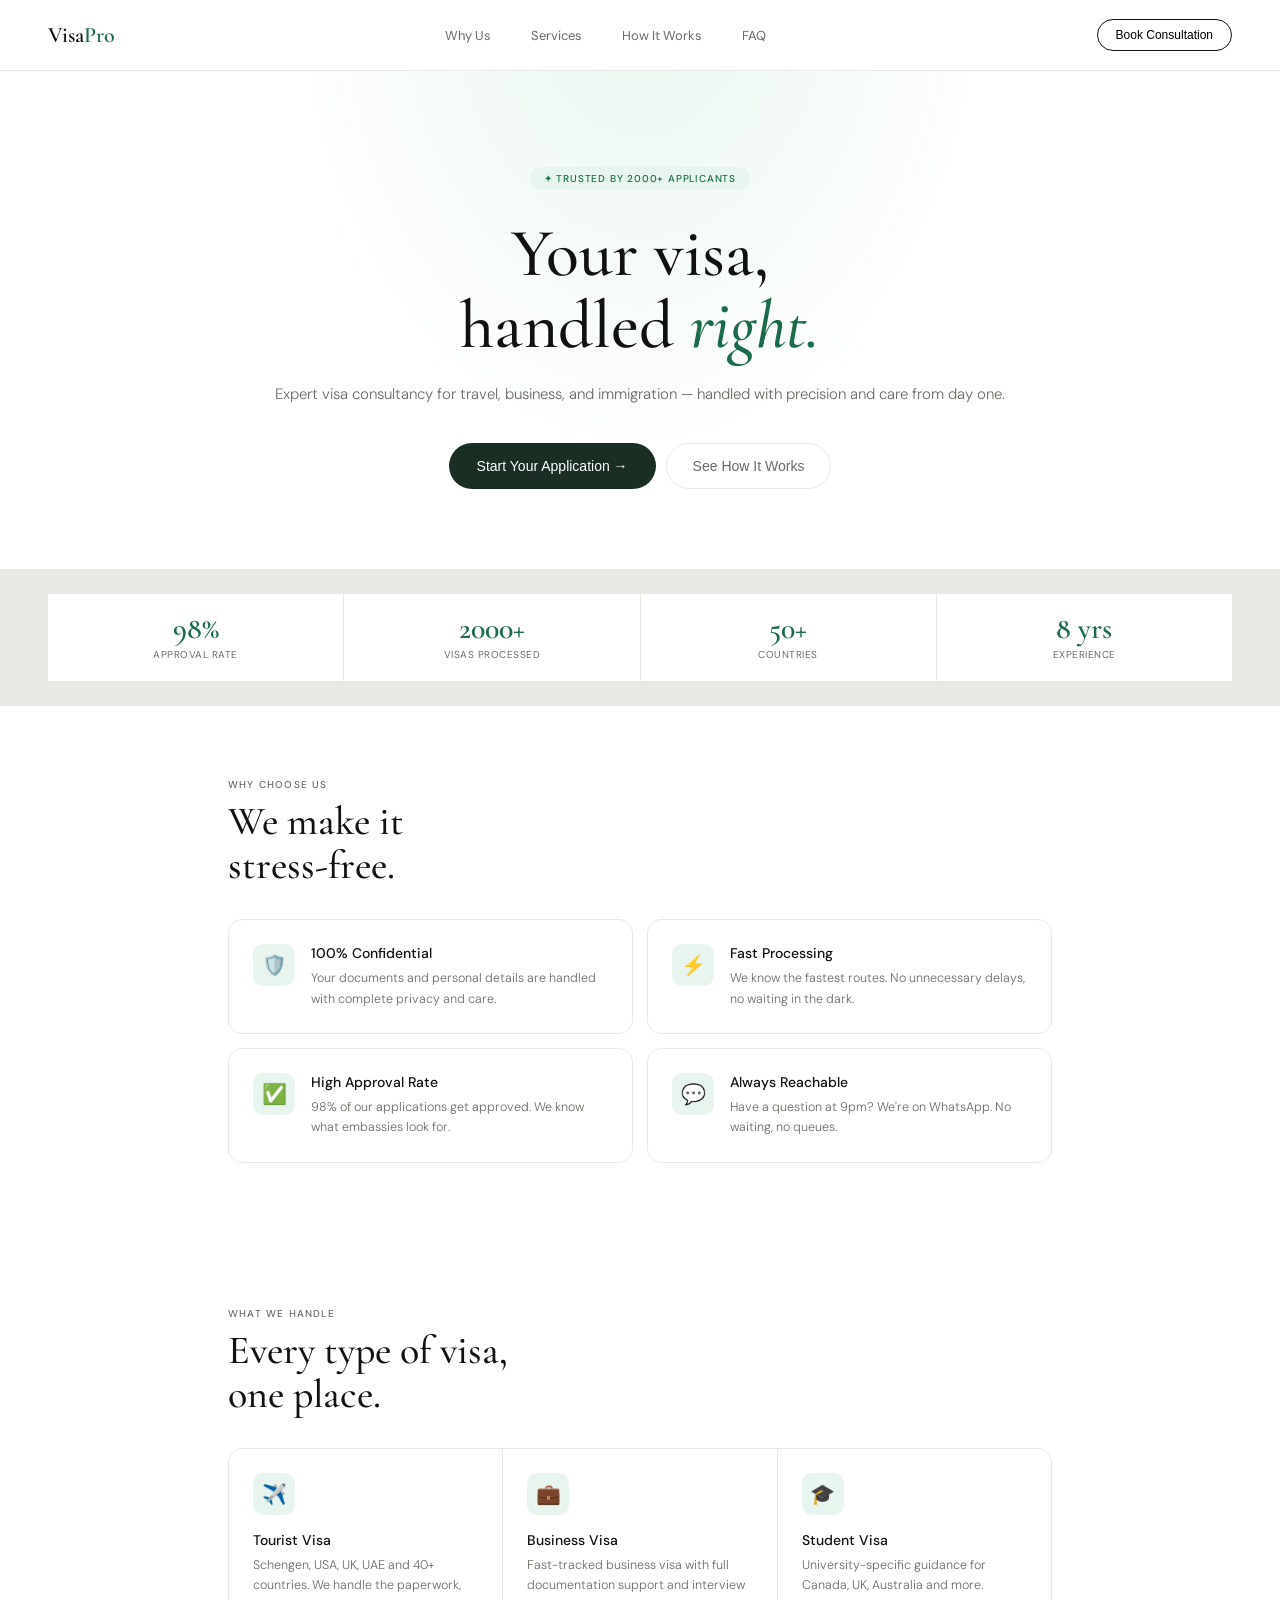
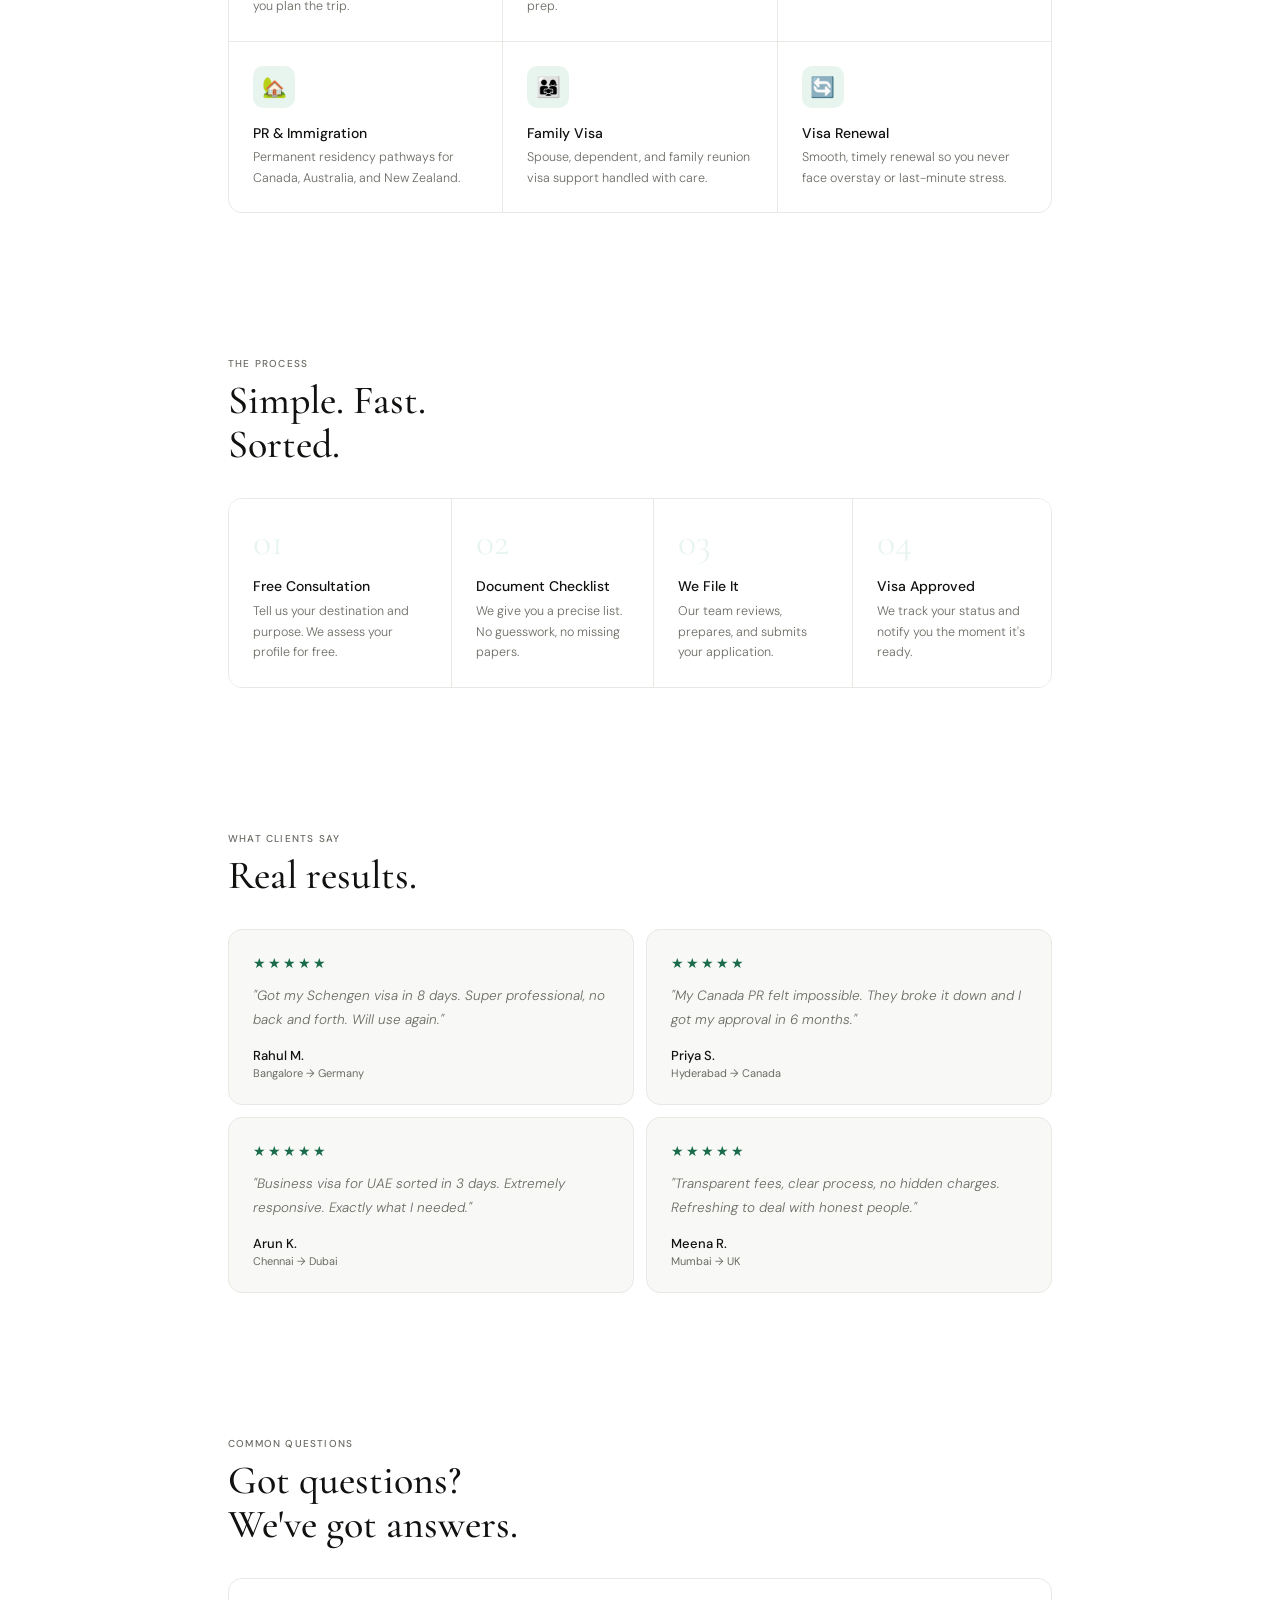
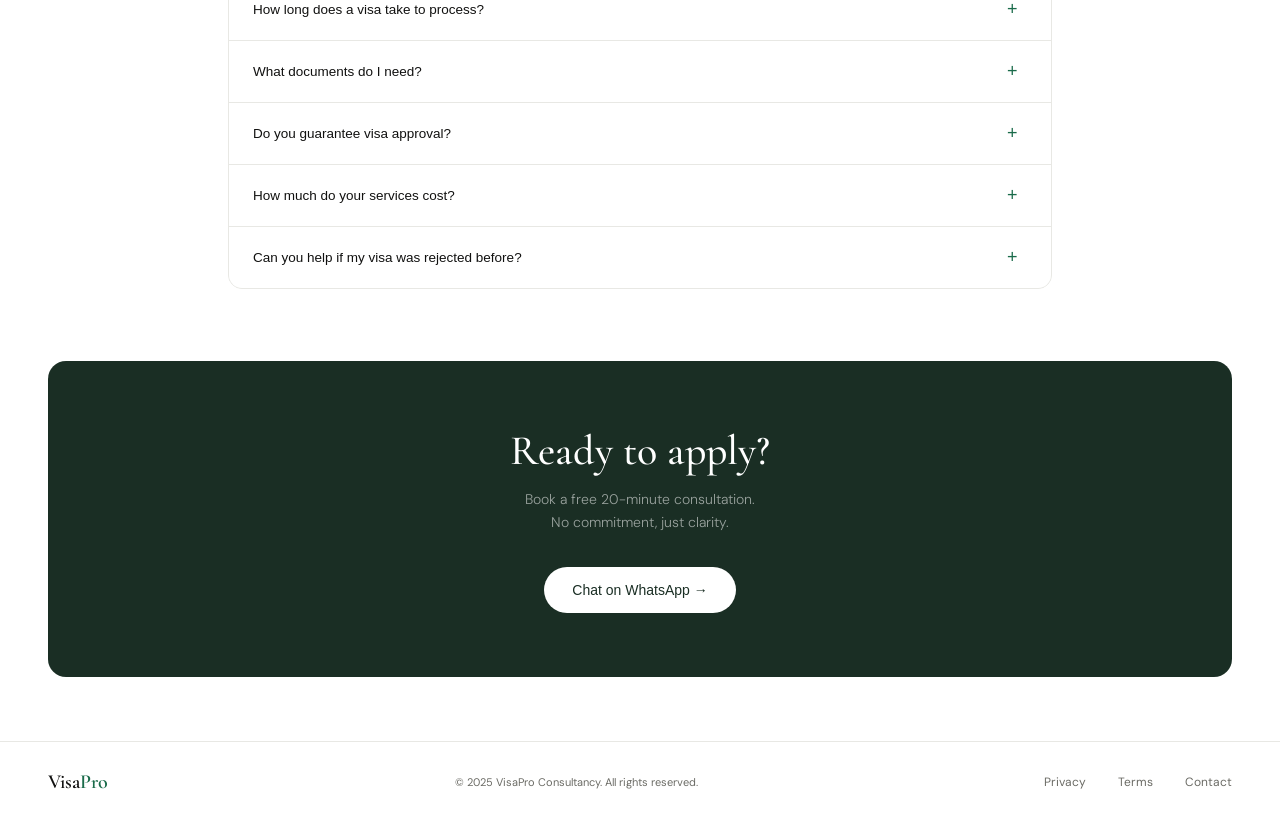
==== index.html @ 33fda54a "updating the tel numbers on the website" ====
<!DOCTYPE html>
<html lang="en">
<head>
  <meta charset="UTF-8" />
  <meta name="viewport" content="width=device-width, initial-scale=1.0"/>
  <title>VisaPro Consultancy</title>
  <link href="https://fonts.googleapis.com/css2?family=Cormorant+Garamond:ital,wght@0,400;0,500;0,600;1,400;1,500&family=DM+Sans:wght@300;400;500&display=swap" rel="stylesheet"/>
  <style>
    *, *::before, *::after { margin: 0; padding: 0; box-sizing: border-box; }

    :root {
      --bg: #ffffff;
      --bg2: #f8f8f6;
      --text: #111110;
      --text2: #6b6b65;
      --border: #e8e8e4;
      --green: #1a6b4a;
      --green-dark: #1a2e24;
      --green-light: #e8f5ef;
    }

    html { scroll-behavior: smooth; }
    body {
      font-family: 'DM Sans', sans-serif;
      color: var(--text);
      background: var(--bg);
      font-size: 15px;
      padding-bottom: 80px;
    }

    /* ── FADE IN ANIMATION ── */
    .fade-up {
      opacity: 0;
      transform: translateY(28px);
      transition: opacity 0.6s ease, transform 0.6s ease;
    }
    .fade-up.visible {
      opacity: 1;
      transform: translateY(0);
    }

    /* ── NAV ── */
    nav {
      display: flex; align-items: center; justify-content: space-between;
      padding: 1rem 1.25rem;
      border-bottom: 0.5px solid var(--border);
      position: sticky; top: 0;
      background: rgba(255,255,255,0.96);
      backdrop-filter: blur(8px);
      z-index: 100;
    }
    .nav-logo { font-family: 'Cormorant Garamond', serif; font-size: 22px; font-weight: 600; }
    .nav-logo span { color: var(--green); }
    .nav-cta {
      font-size: 12px; font-weight: 500; padding: 8px 18px;
      border: 0.5px solid var(--text); border-radius: 100px;
      background: transparent; cursor: pointer; transition: all 0.2s;
    }
    .nav-cta:hover, .nav-cta:active { background: var(--text); color: #fff; }

    /* ── HERO ── */
    .hero {
      padding: 3.5rem 1.25rem 3rem;
      text-align: center;
      background: radial-gradient(ellipse at 50% 0%, #e8f5ef 0%, transparent 70%);
    }
    .hero-badge {
      display: inline-flex; align-items: center; gap: 6px;
      font-size: 10px; font-weight: 500; color: var(--green);
      background: var(--green-light); padding: 5px 14px; border-radius: 100px;
      margin-bottom: 1.75rem; letter-spacing: 0.8px; text-transform: uppercase;
    }
    .hero h1 {
      font-family: 'Cormorant Garamond', serif;
      font-size: 52px; font-weight: 500; line-height: 1.05; margin-bottom: 1.25rem;
    }
    .hero h1 em { color: var(--green); font-style: italic; }
    .hero p {
      font-size: 15px; line-height: 1.75; color: var(--text2);
      font-weight: 300; margin-bottom: 2.25rem;
    }
    .hero-actions { display: flex; flex-direction: column; gap: 10px; }
    .btn-primary {
      background: var(--green-dark); color: #fff;
      padding: 15px 28px; border-radius: 100px;
      font-size: 14px; font-weight: 500; border: none;
      cursor: pointer; width: 100%; transition: background 0.2s;
    }
    .btn-primary:active { background: var(--green); }
    .btn-ghost {
      background: transparent; color: var(--text2);
      padding: 14px 26px; border-radius: 100px;
      font-size: 14px; font-weight: 400;
      border: 0.5px solid var(--border);
      cursor: pointer; width: 100%; transition: all 0.2s;
    }
    .btn-ghost:active { background: var(--bg2); }

    /* ── TRUST BAR ── */
    .trust-bar {
      border-top: 0.5px solid var(--border);
      border-bottom: 0.5px solid var(--border);
      display: grid; grid-template-columns: 1fr 1fr;
      gap: 1px; background: var(--border);
    }
    .trust-item { text-align: center; padding: 1.25rem 0.5rem; background: var(--bg); }
    .trust-item .num {
      font-family: 'Cormorant Garamond', serif;
      font-size: 30px; font-weight: 600; color: var(--green); line-height: 1;
    }
    .trust-item .lbl { font-size: 10px; color: var(--text2); letter-spacing: 0.5px; text-transform: uppercase; margin-top: 4px; }

    /* ── SECTIONS ── */
    .section { padding: 3rem 1.25rem; }
    .section-label { font-size: 10px; text-transform: uppercase; letter-spacing: 1.2px; color: var(--text2); margin-bottom: 0.5rem; font-weight: 500; }
    .section-title { font-family: 'Cormorant Garamond', serif; font-size: 34px; font-weight: 500; margin-bottom: 2rem; line-height: 1.1; }

    /* ── WHY US ── */
    .why-grid { display: flex; flex-direction: column; gap: 12px; }
    .why-card {
      display: flex; align-items: flex-start; gap: 1rem;
      padding: 1.5rem; border: 0.5px solid var(--border);
      border-radius: 14px; background: var(--bg);
      transition: background 0.2s;
    }
    .why-card:active { background: var(--bg2); }
    .why-icon {
      width: 42px; height: 42px; min-width: 42px;
      border-radius: 10px; background: var(--green-light);
      display: flex; align-items: center; justify-content: center;
      font-size: 20px;
    }
    .why-card h3 { font-size: 14px; font-weight: 500; margin-bottom: 0.35rem; }
    .why-card p { font-size: 12.5px; color: var(--text2); line-height: 1.65; font-weight: 300; }

    /* ── SERVICES ── */
    .service-grid {
      display: flex; flex-direction: column; gap: 1px;
      background: var(--border); border: 0.5px solid var(--border);
      border-radius: 14px; overflow: hidden;
    }
    .service-card {
      background: var(--bg); padding: 1.5rem;
      display: flex; align-items: flex-start; gap: 1rem;
      transition: background 0.2s;
    }
    .service-card:active { background: var(--bg2); }
    .service-icon {
      width: 42px; height: 42px; min-width: 42px;
      border-radius: 10px; background: var(--green-light);
      display: flex; align-items: center; justify-content: center; font-size: 20px;
    }
    .service-info h3 { font-size: 14px; font-weight: 500; margin-bottom: 0.35rem; }
    .service-info p { font-size: 12.5px; color: var(--text2); line-height: 1.65; font-weight: 300; }

    /* ── PROCESS ── */
    .steps { display: flex; flex-direction: column; border: 0.5px solid var(--border); border-radius: 14px; overflow: hidden; }
    .step {
      padding: 1.5rem; border-bottom: 0.5px solid var(--border);
      display: flex; align-items: flex-start; gap: 1rem; background: var(--bg);
    }
    .step:last-child { border-bottom: none; }
    .step-num { font-family: 'Cormorant Garamond', serif; font-size: 38px; font-weight: 400; color: var(--green-light); line-height: 1; min-width: 44px; }
    .step h4 { font-size: 14px; font-weight: 500; margin-bottom: 0.35rem; }
    .step p { font-size: 12.5px; color: var(--text2); line-height: 1.65; font-weight: 300; }

    /* ── TESTIMONIALS ── */
    .testi-grid { display: flex; flex-direction: column; gap: 12px; }
    .testi-card { background: var(--bg2); border: 0.5px solid var(--border); border-radius: 14px; padding: 1.5rem; }
    .testi-stars { color: var(--green); font-size: 14px; letter-spacing: 2px; margin-bottom: 0.75rem; }
    .testi-text { font-size: 13.5px; line-height: 1.75; color: var(--text2); font-weight: 300; font-style: italic; margin-bottom: 1rem; }
    .testi-author { font-size: 13px; font-weight: 500; }
    .testi-country { font-size: 11px; color: var(--text2); margin-top: 2px; }

    /* ── FAQ ── */
    .faq-list { display: flex; flex-direction: column; gap: 1px; background: var(--border); border: 0.5px solid var(--border); border-radius: 14px; overflow: hidden; }
    .faq-item { background: var(--bg); }
    .faq-question {
      width: 100%; display: flex; justify-content: space-between; align-items: center;
      padding: 1.25rem 1.5rem; font-size: 13.5px; font-weight: 500;
      background: transparent; border: none; cursor: pointer;
      text-align: left; color: var(--text); gap: 1rem;
    }
    .faq-icon { font-size: 18px; color: var(--green); transition: transform 0.3s; min-width: 20px; }
    .faq-answer {
      max-height: 0; overflow: hidden;
      transition: max-height 0.35s ease, padding 0.35s ease;
      font-size: 13px; color: var(--text2); line-height: 1.75; font-weight: 300;
      padding: 0 1.5rem;
    }
    .faq-item.open .faq-answer { max-height: 200px; padding: 0 1.5rem 1.25rem; }
    .faq-item.open .faq-icon { transform: rotate(45deg); }

    /* ── CTA ── */
    .cta-section {
      margin: 0 1.25rem 1rem;
      background: var(--green-dark); border-radius: 18px;
      padding: 3rem 1.5rem; text-align: center;
    }
    .cta-section h2 { font-family: 'Cormorant Garamond', serif; font-size: 36px; color: #fff; font-weight: 500; margin-bottom: 0.75rem; }
    .cta-section p { font-size: 14px; color: rgba(255,255,255,0.55); margin-bottom: 2rem; font-weight: 300; line-height: 1.65; }
    .btn-white { background: #fff; color: var(--green-dark); padding: 15px 28px; border-radius: 100px; font-size: 14px; font-weight: 500; border: none; cursor: pointer; width: 100%; transition: opacity 0.2s; }
    .btn-white:active { opacity: 0.85; }

    /* ── FOOTER ── */
    footer { border-top: 0.5px solid var(--border); padding: 1.5rem 1.25rem; text-align: center; display: flex; flex-direction: column; gap: 0.75rem; }
    .footer-logo { font-family: 'Cormorant Garamond', serif; font-size: 20px; font-weight: 600; }
    .footer-logo span { color: var(--green); }
    .footer-copy { font-size: 11px; color: var(--text2); }
    .footer-links { display: flex; justify-content: center; gap: 2rem; font-size: 12px; color: var(--text2); }
    .footer-links a { text-decoration: none; color: inherit; }

    /* ── STICKY BOTTOM BAR ── */
    .sticky-bar {
      position: fixed; bottom: 0; left: 0; right: 0;
      display: flex; gap: 1px; background: var(--border);
      border-top: 0.5px solid var(--border);
      z-index: 200;
    }
    .sticky-bar a {
      flex: 1; display: flex; align-items: center; justify-content: center; gap: 8px;
      padding: 1rem; font-size: 13px; font-weight: 500;
      text-decoration: none; transition: opacity 0.2s;
    }
    .sticky-bar a:active { opacity: 0.8; }
    .sticky-call { background: var(--green-dark); color: #fff; }
    .sticky-wa { background: #25d366; color: #fff; }
    .sticky-bar span { font-size: 18px; }

    /* ── DESKTOP ── */
    @media (min-width: 768px) {
      body { padding-bottom: 0; }
      nav { padding: 1.2rem 3rem; }
      .nav-links-desktop { display: flex !important; gap: 2.5rem; font-size: 13px; color: var(--text2); list-style: none; }
      .nav-links-desktop a { text-decoration: none; color: inherit; }
      .nav-links-desktop a:hover { color: var(--text); }
      .hero { padding: 6rem 3rem 5rem; max-width: 860px; margin: 0 auto; background: radial-gradient(ellipse at 50% -20%, #e8f5ef 0%, transparent 60%); }
      .hero h1 { font-size: 68px; }
      .hero-actions { flex-direction: row; justify-content: center; }
      .btn-primary, .btn-ghost, .btn-white { width: auto; }
      .trust-bar { grid-template-columns: repeat(4, 1fr); padding: 1.5rem 3rem; }
      .section { padding: 4.5rem 3rem; max-width: 920px; margin: 0 auto; }
      .section-title { font-size: 40px; }
      .why-grid { display: grid; grid-template-columns: 1fr 1fr; gap: 14px; }
      .service-grid { display: grid; grid-template-columns: repeat(3,1fr); }
      .service-card { flex-direction: column; }
      .steps { flex-direction: row; }
      .step { flex-direction: column; border-bottom: none; border-right: 0.5px solid var(--border); }
      .step:last-child { border-right: none; }
      .testi-grid { display: grid; grid-template-columns: 1fr 1fr; }
      .cta-section { margin: 0 3rem 4rem; padding: 4rem 3rem; }
      .cta-section h2 { font-size: 42px; }
      footer { flex-direction: row; justify-content: space-between; align-items: center; padding: 1.75rem 3rem; }
      .sticky-bar { display: none; }
    }
  </style>
</head>
<body>

  <nav>
    <div class="nav-logo">Visa<span>Pro</span></div>
    <ul class="nav-links-desktop" style="display:none">
      <li><a href="#why">Why Us</a></li>
      <li><a href="#services">Services</a></li>
      <li><a href="#process">How It Works</a></li>
      <li><a href="#faq">FAQ</a></li>
    </ul>
    <button class="nav-cta" onclick="window.open('https://wa.me/919999999999')">Book Consultation</button>
  </nav>

  <div class="hero">
    <div class="hero-badge">✦ Trusted by 2000+ applicants</div>
    <h1>Your visa,<br/>handled <em>right.</em></h1>
    <p>Expert visa consultancy for travel, business, and immigration — handled with precision and care from day one.</p>
    <div class="hero-actions">
      <button class="btn-primary" onclick="window.open('https://wa.me/919999999999')">Start Your Application →</button>
      <button class="btn-ghost" onclick="document.getElementById('process').scrollIntoView({behavior:'smooth'})">See How It Works</button>
    </div>
  </div>

  <div class="trust-bar fade-up">
    <div class="trust-item"><div class="num">98%</div><div class="lbl">Approval Rate</div></div>
    <div class="trust-item"><div class="num">2000+</div><div class="lbl">Visas Processed</div></div>
    <div class="trust-item"><div class="num">50+</div><div class="lbl">Countries</div></div>
    <div class="trust-item"><div class="num">8 yrs</div><div class="lbl">Experience</div></div>
  </div>

  <!-- WHY US -->
  <div class="section fade-up" id="why">
    <div class="section-label">Why choose us</div>
    <div class="section-title">We make it<br/>stress-free.</div>
    <div class="why-grid">
      <div class="why-card">
        <div class="why-icon">🛡️</div>
        <div>
          <h3>100% Confidential</h3>
          <p>Your documents and personal details are handled with complete privacy and care.</p>
        </div>
      </div>
      <div class="why-card">
        <div class="why-icon">⚡</div>
        <div>
          <h3>Fast Processing</h3>
          <p>We know the fastest routes. No unnecessary delays, no waiting in the dark.</p>
        </div>
      </div>
      <div class="why-card">
        <div class="why-icon">✅</div>
        <div>
          <h3>High Approval Rate</h3>
          <p>98% of our applications get approved. We know what embassies look for.</p>
        </div>
      </div>
      <div class="why-card">
        <div class="why-icon">💬</div>
        <div>
          <h3>Always Reachable</h3>
          <p>Have a question at 9pm? We're on WhatsApp. No waiting, no queues.</p>
        </div>
      </div>
    </div>
  </div>

  <!-- SERVICES -->
  <div class="section fade-up" id="services">
    <div class="section-label">What we handle</div>
    <div class="section-title">Every type of visa,<br/>one place.</div>
    <div class="service-grid">
      <div class="service-card">
        <div class="service-icon">✈️</div>
        <div class="service-info">
          <h3>Tourist Visa</h3>
          <p>Schengen, USA, UK, UAE and 40+ countries. We handle the paperwork, you plan the trip.</p>
        </div>
      </div>
      <div class="service-card">
        <div class="service-icon">💼</div>
        <div class="service-info">
          <h3>Business Visa</h3>
          <p>Fast-tracked business visa with full documentation support and interview prep.</p>
        </div>
      </div>
      <div class="service-card">
        <div class="service-icon">🎓</div>
        <div class="service-info">
          <h3>Student Visa</h3>
          <p>University-specific guidance for Canada, UK, Australia and more.</p>
        </div>
      </div>
      <div class="service-card">
        <div class="service-icon">🏡</div>
        <div class="service-info">
          <h3>PR & Immigration</h3>
          <p>Permanent residency pathways for Canada, Australia, and New Zealand.</p>
        </div>
      </div>
      <div class="service-card">
        <div class="service-icon">👨‍👩‍👧</div>
        <div class="service-info">
          <h3>Family Visa</h3>
          <p>Spouse, dependent, and family reunion visa support handled with care.</p>
        </div>
      </div>
      <div class="service-card">
        <div class="service-icon">🔄</div>
        <div class="service-info">
          <h3>Visa Renewal</h3>
          <p>Smooth, timely renewal so you never face overstay or last-minute stress.</p>
        </div>
      </div>
    </div>
  </div>

  <!-- PROCESS -->
  <div class="section fade-up" id="process">
    <div class="section-label">The process</div>
    <div class="section-title">Simple. Fast.<br/>Sorted.</div>
    <div class="steps">
      <div class="step">
        <div class="step-num">01</div>
        <div>
          <h4>Free Consultation</h4>
          <p>Tell us your destination and purpose. We assess your profile for free.</p>
        </div>
      </div>
      <div class="step">
        <div class="step-num">02</div>
        <div>
          <h4>Document Checklist</h4>
          <p>We give you a precise list. No guesswork, no missing papers.</p>
        </div>
      </div>
      <div class="step">
        <div class="step-num">03</div>
        <div>
          <h4>We File It</h4>
          <p>Our team reviews, prepares, and submits your application.</p>
        </div>
      </div>
      <div class="step">
        <div class="step-num">04</div>
        <div>
          <h4>Visa Approved</h4>
          <p>We track your status and notify you the moment it's ready.</p>
        </div>
      </div>
    </div>
  </div>

  <!-- TESTIMONIALS -->
  <div class="section fade-up" id="testimonials">
    <div class="section-label">What clients say</div>
    <div class="section-title">Real results.</div>
    <div class="testi-grid">
      <div class="testi-card">
        <div class="testi-stars">★★★★★</div>
        <div class="testi-text">"Got my Schengen visa in 8 days. Super professional, no back and forth. Will use again."</div>
        <div class="testi-author">Rahul M.</div>
        <div class="testi-country">Bangalore → Germany</div>
      </div>
      <div class="testi-card">
        <div class="testi-stars">★★★★★</div>
        <div class="testi-text">"My Canada PR felt impossible. They broke it down and I got my approval in 6 months."</div>
        <div class="testi-author">Priya S.</div>
        <div class="testi-country">Hyderabad → Canada</div>
      </div>
      <div class="testi-card">
        <div class="testi-stars">★★★★★</div>
        <div class="testi-text">"Business visa for UAE sorted in 3 days. Extremely responsive. Exactly what I needed."</div>
        <div class="testi-author">Arun K.</div>
        <div class="testi-country">Chennai → Dubai</div>
      </div>
      <div class="testi-card">
        <div class="testi-stars">★★★★★</div>
        <div class="testi-text">"Transparent fees, clear process, no hidden charges. Refreshing to deal with honest people."</div>
        <div class="testi-author">Meena R.</div>
        <div class="testi-country">Mumbai → UK</div>
      </div>
    </div>
  </div>

  <!-- FAQ -->
  <div class="section fade-up" id="faq">
    <div class="section-label">Common questions</div>
    <div class="section-title">Got questions?<br/>We've got answers.</div>
    <div class="faq-list">
      <div class="faq-item">
        <button class="faq-question">How long does a visa take to process? <span class="faq-icon">+</span></button>
        <div class="faq-answer">Processing times vary by country and visa type. Tourist visas typically take 5–15 working days. We always give you a realistic timeline upfront so there are no surprises.</div>
      </div>
      <div class="faq-item">
        <button class="faq-question">What documents do I need? <span class="faq-icon">+</span></button>
        <div class="faq-answer">It depends on your destination and visa type. Once you contact us, we give you a precise checklist tailored to your application — no guesswork involved.</div>
      </div>
      <div class="faq-item">
        <button class="faq-question">Do you guarantee visa approval? <span class="faq-icon">+</span></button>
        <div class="faq-answer">No consultant can legally guarantee a visa — that decision belongs to the embassy. But our 98% approval rate speaks for itself. We only submit applications we're confident about.</div>
      </div>
      <div class="faq-item">
        <button class="faq-question">How much do your services cost? <span class="faq-icon">+</span></button>
        <div class="faq-answer">Our fees depend on the visa type and destination. We're always transparent — no hidden charges. Contact us for a free consultation and we'll give you a clear quote upfront.</div>
      </div>
      <div class="faq-item">
        <button class="faq-question">Can you help if my visa was rejected before? <span class="faq-icon">+</span></button>
        <div class="faq-answer">Yes! A previous rejection doesn't mean the end. We analyse what went wrong, fix the gaps in your application, and reapply with a stronger case.</div>
      </div>
    </div>
  </div>

  <!-- CTA -->
  <div class="cta-section fade-up" id="contact">
    <h2>Ready to apply?</h2>
    <p>Book a free 20-minute consultation.<br/>No commitment, just clarity.</p>
    <button class="btn-white" onclick="window.open('https://wa.me/919916405012')">Chat on WhatsApp →</button>
  </div>

  <footer>
    <div class="footer-logo">Visa<span>Pro</span></div>
    <div class="footer-copy">© 2025 VisaPro Consultancy. All rights reserved.</div>
    <div class="footer-links">
      <a href="#">Privacy</a>
      <a href="#">Terms</a>
      <a href="#">Contact</a>
    </div>
  </footer>

  <!-- STICKY BOTTOM BAR (mobile only) -->
  <div class="sticky-bar">
    <a href="tel:+919916405012" class="sticky-call"><span>📞</span> Call Us</a>
    <a href="https://wa.me/919916405012" target="_blank" class="sticky-wa"><span>💬</span> WhatsApp</a>
  </div>

  <script>
    // Desktop nav
    if (window.innerWidth >= 768) {
      document.querySelector('.nav-links-desktop').style.display = 'flex';
    }

    // Scroll fade-in
    const observer = new IntersectionObserver((entries) => {
      entries.forEach(e => { if (e.isIntersecting) { e.target.classList.add('visible'); } });
    }, { threshold: 0.1 });
    document.querySelectorAll('.fade-up').forEach(el => observer.observe(el));

    // FAQ accordion
    document.querySelectorAll('.faq-question').forEach(btn => {
      btn.addEventListener('click', () => {
        const item = btn.parentElement;
        const isOpen = item.classList.contains('open');
        document.querySelectorAll('.faq-item').forEach(i => i.classList.remove('open'));
        if (!isOpen) item.classList.add('open');
      });
    });
  </script>

</body>
</html>
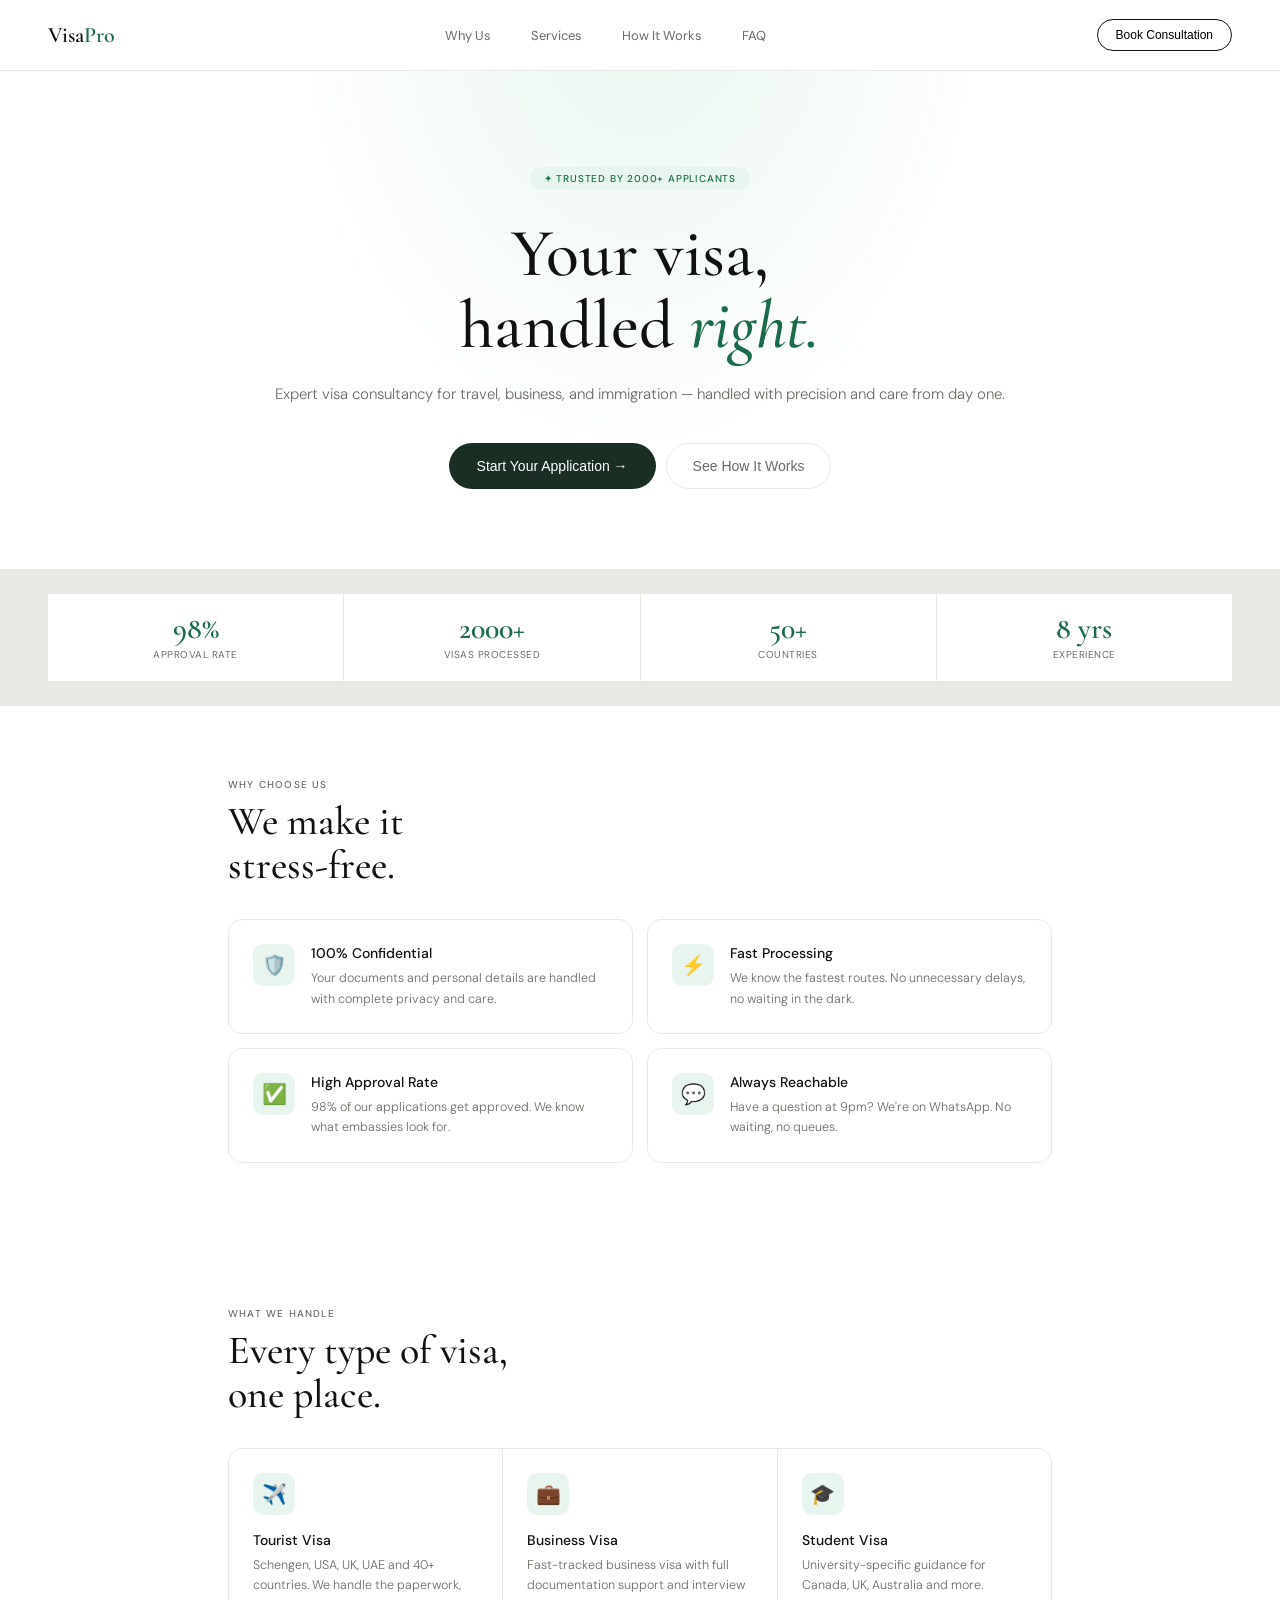
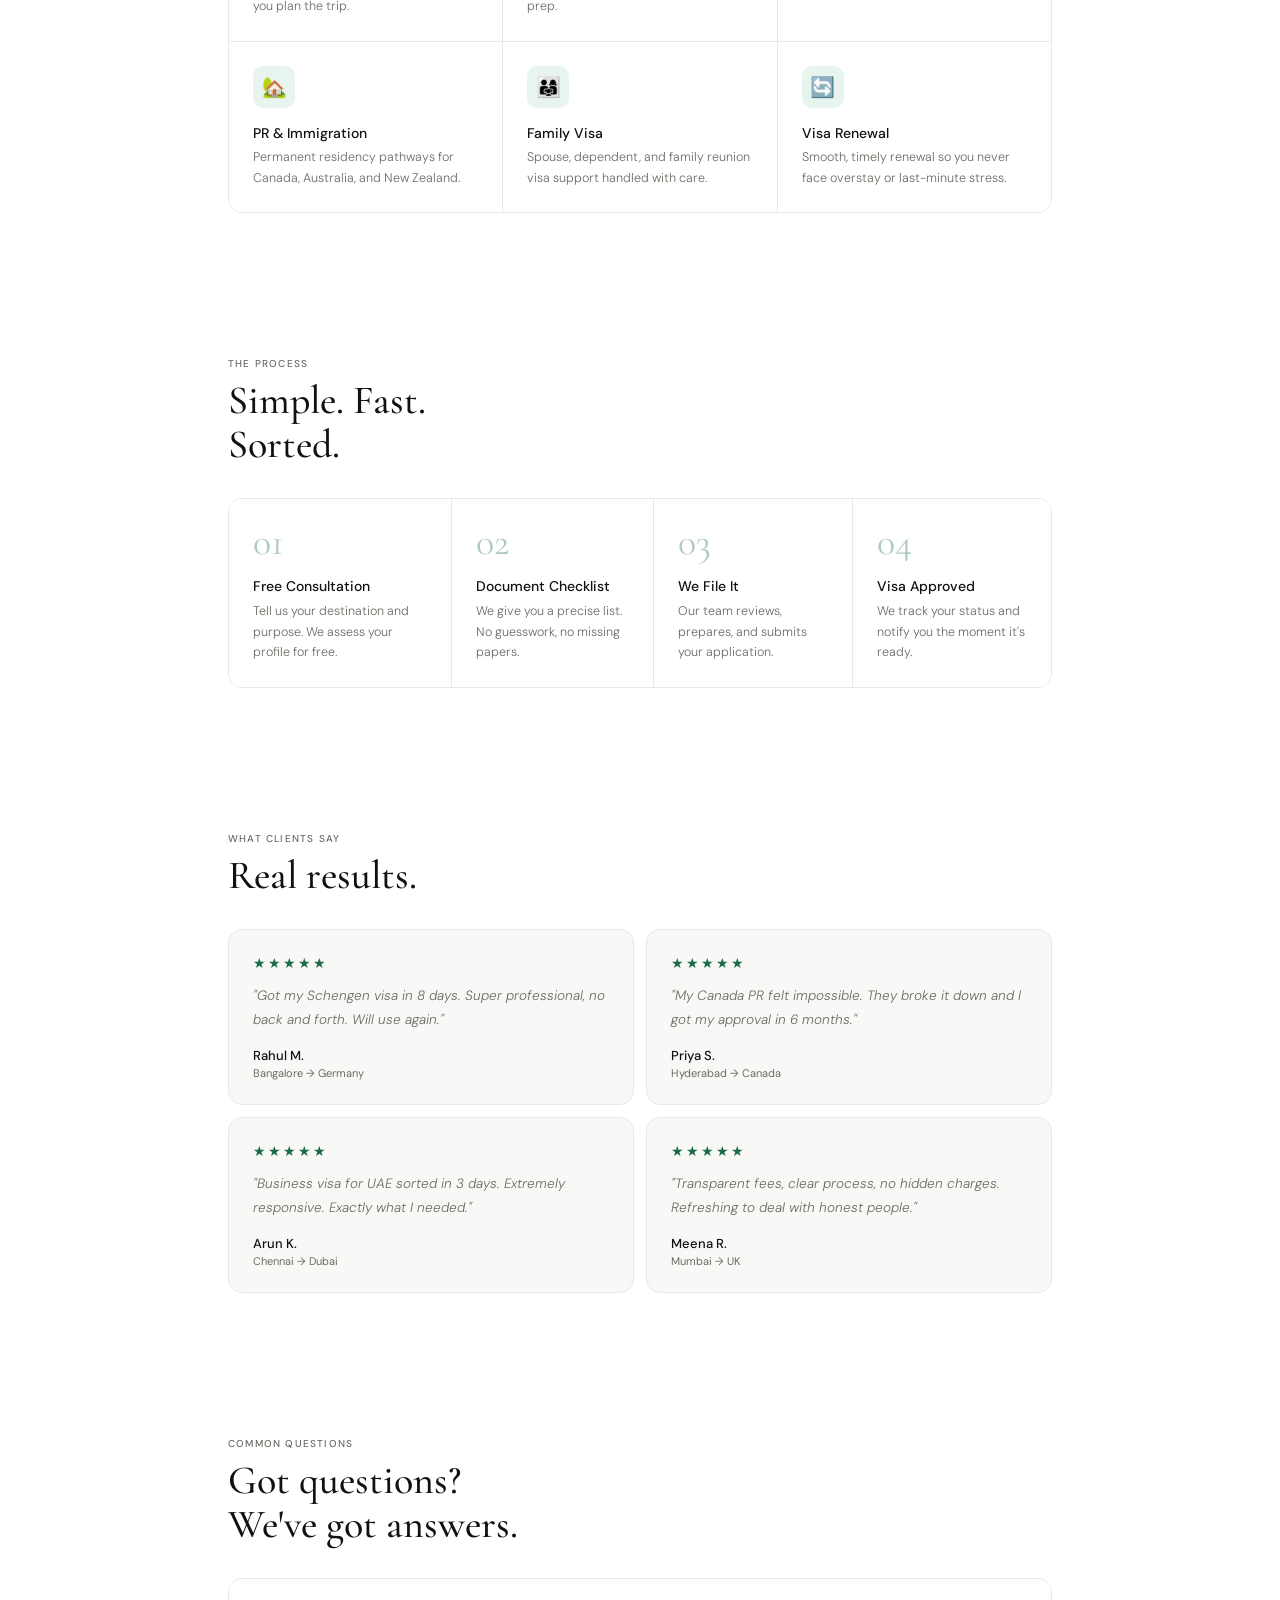
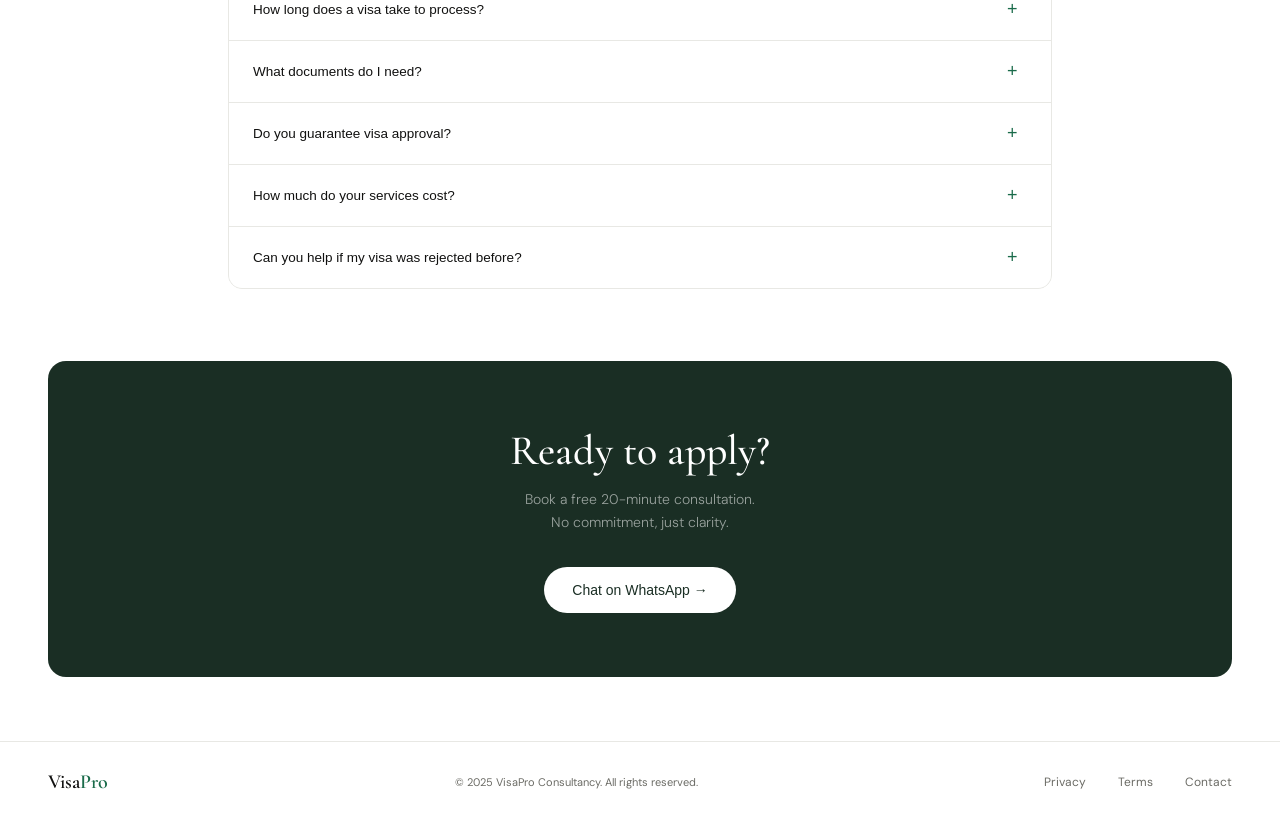
==== commit 9c9dd276: "fix step numbers visibility" ====
--- a/index.html
+++ b/index.html
@@ -160,7 +160,7 @@
       display: flex; align-items: flex-start; gap: 1rem; background: var(--bg);
     }
     .step:last-child { border-bottom: none; }
-    .step-num { font-family: 'Cormorant Garamond', serif; font-size: 38px; font-weight: 400; color: var(--green-light); line-height: 1; min-width: 44px; }
+    .step-num { font-family: 'Cormorant Garamond', serif; font-size: 38px; font-weight: 400; color: var(--green); line-height: 1; min-width: 44px; opacity: 0.35; }
     .step h4 { font-size: 14px; font-weight: 500; margin-bottom: 0.35rem; }
     .step p { font-size: 12.5px; color: var(--text2); line-height: 1.65; font-weight: 300; }
 
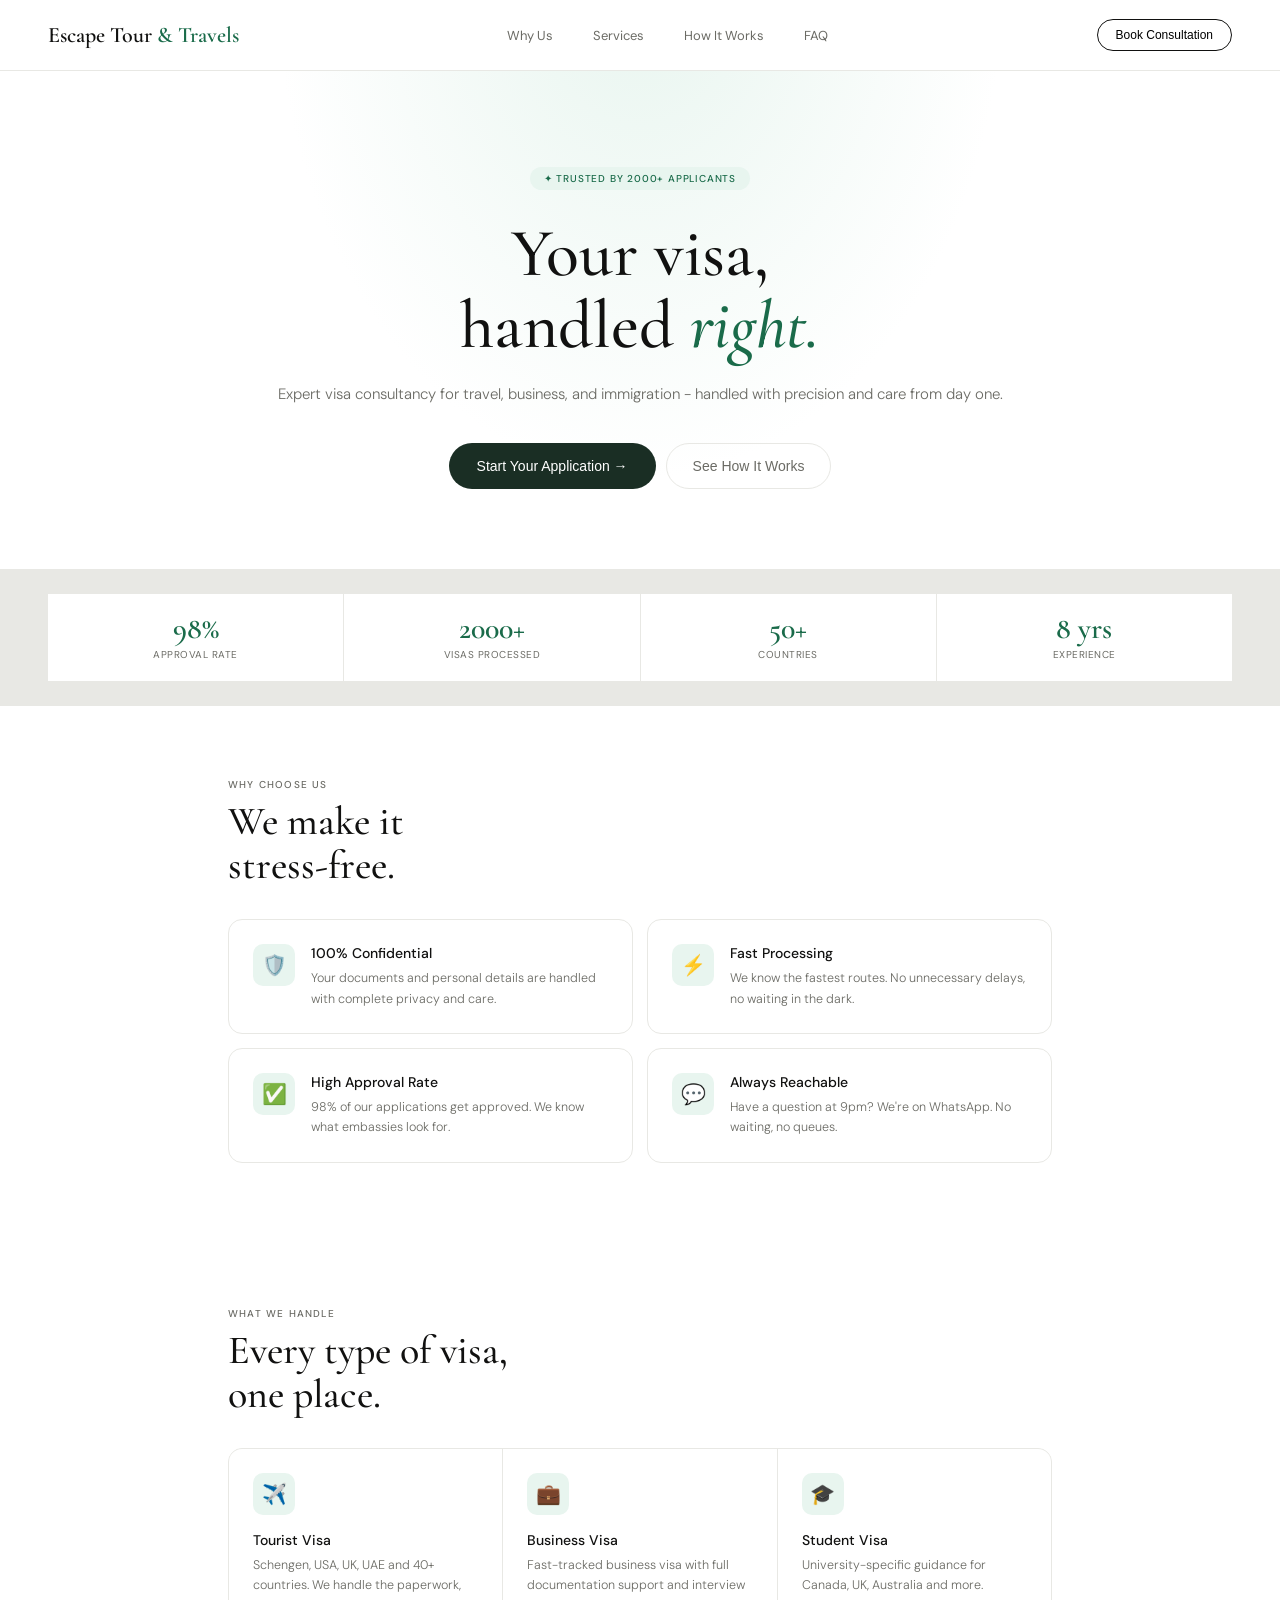
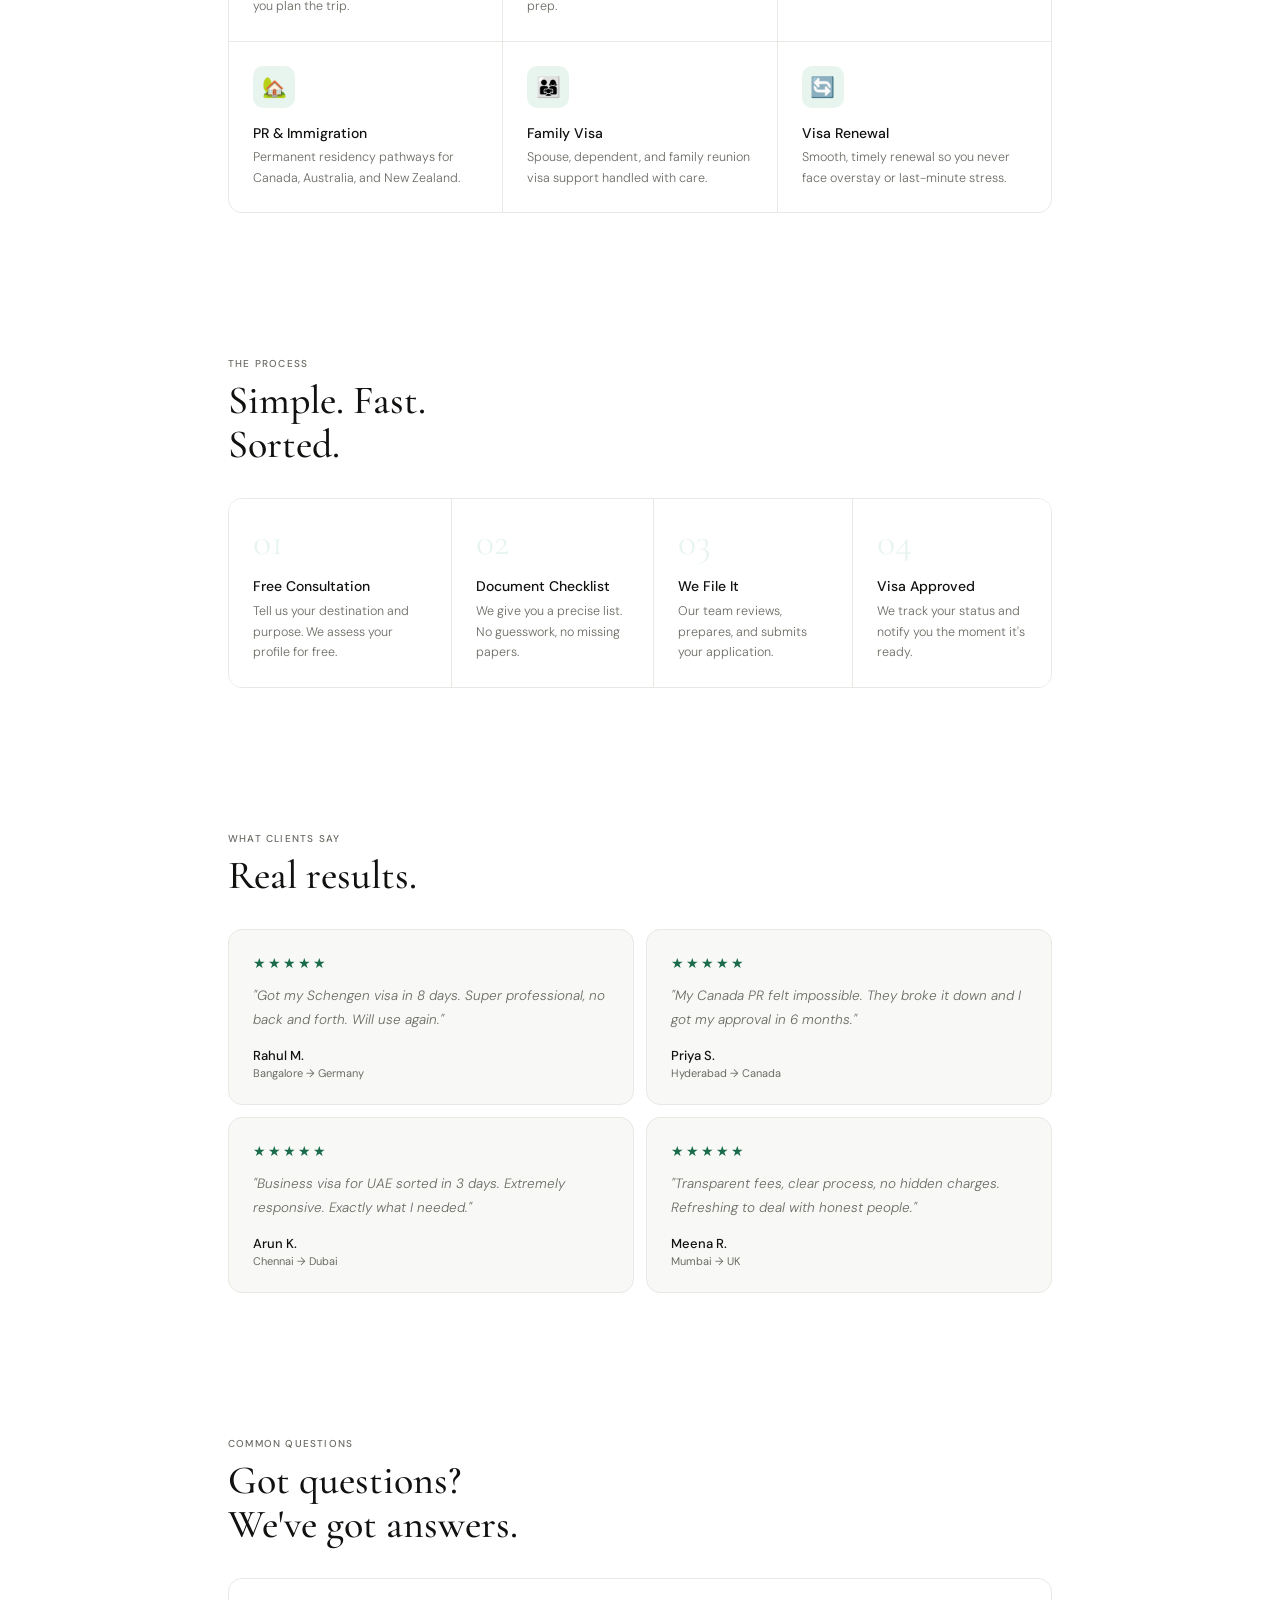
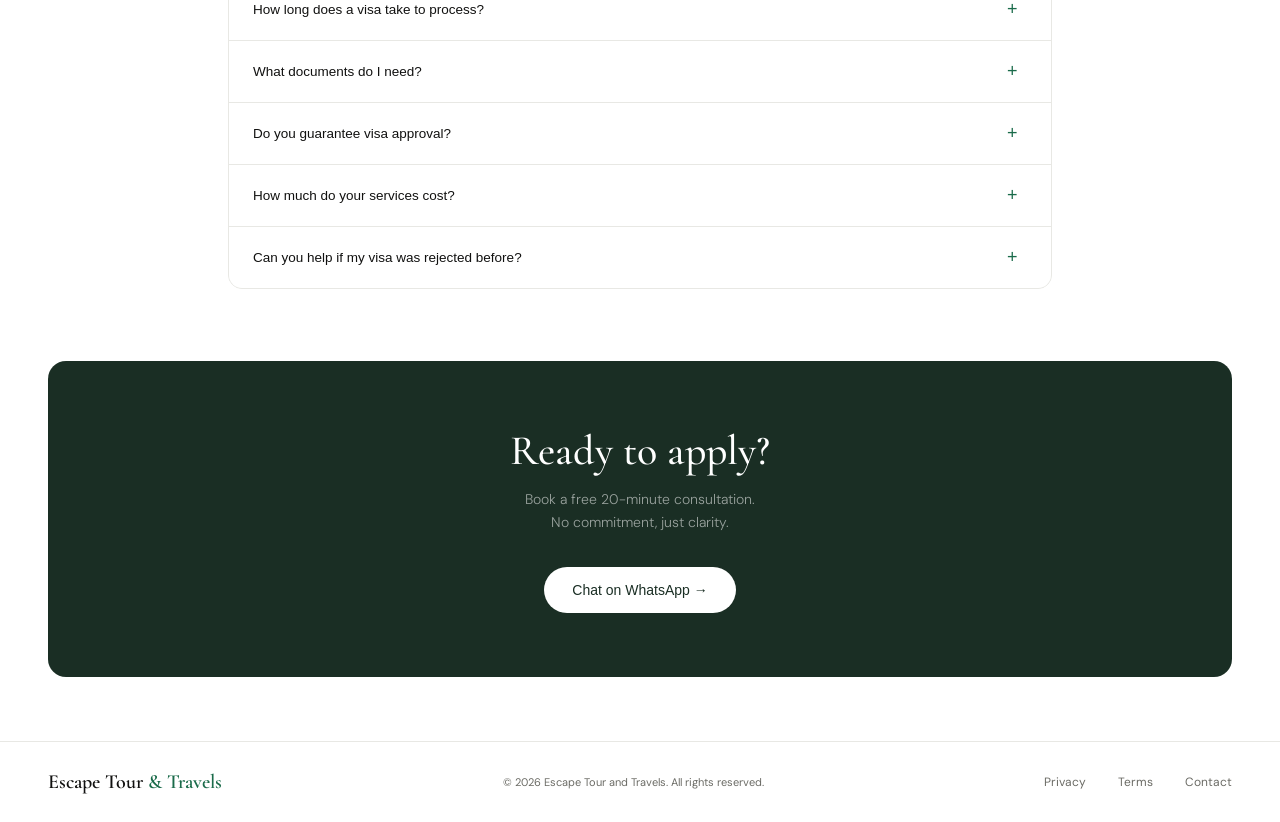
==== commit 8dd7d1c2: "Rebrand to Escape Tour and Travels - update contact details" ====
--- a/index.html
+++ b/index.html
@@ -3,7 +3,7 @@
 <head>
   <meta charset="UTF-8" />
   <meta name="viewport" content="width=device-width, initial-scale=1.0"/>
-  <title>VisaPro Consultancy</title>
+  <title>Escape Tour and Travels</title>
   <link href="https://fonts.googleapis.com/css2?family=Cormorant+Garamond:ital,wght@0,400;0,500;0,600;1,400;1,500&family=DM+Sans:wght@300;400;500&display=swap" rel="stylesheet"/>
   <style>
     *, *::before, *::after { margin: 0; padding: 0; box-sizing: border-box; }
@@ -51,10 +51,61 @@
     }
     .nav-logo { font-family: 'Cormorant Garamond', serif; font-size: 22px; font-weight: 600; }
     .nav-logo span { color: var(--green); }
+
+    /* hamburger */
+    .hamburger {
+      display: flex; flex-direction: column; gap: 5px;
+      cursor: pointer; padding: 4px; background: none; border: none;
+    }
+    .hamburger span {
+      display: block; width: 24px; height: 1.5px;
+      background: var(--text); border-radius: 2px;
+      transition: all 0.3s ease;
+    }
+    .hamburger.open span:nth-child(1) { transform: translateY(6.5px) rotate(45deg); }
+    .hamburger.open span:nth-child(2) { opacity: 0; }
+    .hamburger.open span:nth-child(3) { transform: translateY(-6.5px) rotate(-45deg); }
+
+    /* mobile drawer */
+    .mobile-menu {
+      display: none;
+      position: fixed; top: 57px; left: 0; right: 0; bottom: 0;
+      background: var(--bg);
+      z-index: 99;
+      flex-direction: column;
+      padding: 2rem 1.5rem;
+      border-top: 0.5px solid var(--border);
+    }
+    .mobile-menu.open { display: flex; }
+    .mobile-menu a {
+      font-family: 'Cormorant Garamond', serif;
+      font-size: 36px; font-weight: 500;
+      color: var(--text); text-decoration: none;
+      padding: 0.75rem 0;
+      border-bottom: 0.5px solid var(--border);
+      transition: color 0.2s;
+    }
+    .mobile-menu a:last-of-type { border-bottom: none; }
+    .mobile-menu a:active { color: var(--green); }
+    .mobile-menu-cta {
+      margin-top: auto;
+      background: var(--green-dark); color: #fff;
+      padding: 16px; border-radius: 100px;
+      font-size: 14px; font-weight: 500;
+      border: none; cursor: pointer; width: 100%;
+      text-align: center;
+    }
+    .mobile-menu-badge {
+      font-size: 11px; color: var(--text2);
+      text-align: center; margin-top: 1rem;
+      letter-spacing: 0.3px;
+    }
+
     .nav-cta {
       font-size: 12px; font-weight: 500; padding: 8px 18px;
       border: 0.5px solid var(--text); border-radius: 100px;
       background: transparent; cursor: pointer; transition: all 0.2s;
+      display: none;
     }
     .nav-cta:hover, .nav-cta:active { background: var(--text); color: #fff; }
 
@@ -160,7 +211,7 @@
       display: flex; align-items: flex-start; gap: 1rem; background: var(--bg);
     }
     .step:last-child { border-bottom: none; }
-    .step-num { font-family: 'Cormorant Garamond', serif; font-size: 38px; font-weight: 400; color: var(--green); line-height: 1; min-width: 44px; opacity: 0.35; }
+    .step-num { font-family: 'Cormorant Garamond', serif; font-size: 38px; font-weight: 400; color: var(--green-light); line-height: 1; min-width: 44px; }
     .step h4 { font-size: 14px; font-weight: 500; margin-bottom: 0.35rem; }
     .step p { font-size: 12.5px; color: var(--text2); line-height: 1.65; font-weight: 300; }
 
@@ -258,22 +309,36 @@
 <body>
 
   <nav>
-    <div class="nav-logo">Visa<span>Pro</span></div>
+    <div class="nav-logo">Escape Tour<span> & Travels</span></div>
     <ul class="nav-links-desktop" style="display:none">
       <li><a href="#why">Why Us</a></li>
       <li><a href="#services">Services</a></li>
       <li><a href="#process">How It Works</a></li>
       <li><a href="#faq">FAQ</a></li>
     </ul>
-    <button class="nav-cta" onclick="window.open('https://wa.me/919999999999')">Book Consultation</button>
+    <button class="nav-cta" onclick="window.open('https://wa.me/919916405012')">Book Consultation</button>
+    <button class="hamburger" id="hamburger" aria-label="Menu">
+      <span></span><span></span><span></span>
+    </button>
   </nav>
+
+  <!-- Mobile Drawer -->
+  <div class="mobile-menu" id="mobileMenu">
+    <a href="#why" onclick="closeMenu()">Why Us</a>
+    <a href="#services" onclick="closeMenu()">Services</a>
+    <a href="#process" onclick="closeMenu()">How It Works</a>
+    <a href="#testimonials" onclick="closeMenu()">Reviews</a>
+    <a href="#faq" onclick="closeMenu()">FAQ</a>
+    <button class="mobile-menu-cta" onclick="window.open('https://wa.me/919916405012'); closeMenu()">Book Free Consultation →</button>
+    <div class="mobile-menu-badge">✦ Trusted by 2000+ applicants</div>
+  </div>
 
   <div class="hero">
     <div class="hero-badge">✦ Trusted by 2000+ applicants</div>
     <h1>Your visa,<br/>handled <em>right.</em></h1>
-    <p>Expert visa consultancy for travel, business, and immigration — handled with precision and care from day one.</p>
+    <p>Expert visa consultancy for travel, business, and immigration - handled with precision and care from day one.</p>
     <div class="hero-actions">
-      <button class="btn-primary" onclick="window.open('https://wa.me/919999999999')">Start Your Application →</button>
+      <button class="btn-primary" onclick="window.open('https://wa.me/919916405012')">Start Your Application →</button>
       <button class="btn-ghost" onclick="document.getElementById('process').scrollIntoView({behavior:'smooth'})">See How It Works</button>
     </div>
   </div>
@@ -450,15 +515,15 @@
       </div>
       <div class="faq-item">
         <button class="faq-question">What documents do I need? <span class="faq-icon">+</span></button>
-        <div class="faq-answer">It depends on your destination and visa type. Once you contact us, we give you a precise checklist tailored to your application — no guesswork involved.</div>
+        <div class="faq-answer">It depends on your destination and visa type. Once you contact us, we give you a precise checklist tailored to your application - no guesswork involved.</div>
       </div>
       <div class="faq-item">
         <button class="faq-question">Do you guarantee visa approval? <span class="faq-icon">+</span></button>
-        <div class="faq-answer">No consultant can legally guarantee a visa — that decision belongs to the embassy. But our 98% approval rate speaks for itself. We only submit applications we're confident about.</div>
+        <div class="faq-answer">No consultant can legally guarantee a visa - that decision belongs to the embassy. But our 98% approval rate speaks for itself. We only submit applications we're confident about.</div>
       </div>
       <div class="faq-item">
         <button class="faq-question">How much do your services cost? <span class="faq-icon">+</span></button>
-        <div class="faq-answer">Our fees depend on the visa type and destination. We're always transparent — no hidden charges. Contact us for a free consultation and we'll give you a clear quote upfront.</div>
+        <div class="faq-answer">Our fees depend on the visa type and destination. We're always transparent - no hidden charges. Contact us for a free consultation and we'll give you a clear quote upfront.</div>
       </div>
       <div class="faq-item">
         <button class="faq-question">Can you help if my visa was rejected before? <span class="faq-icon">+</span></button>
@@ -475,8 +540,8 @@
   </div>
 
   <footer>
-    <div class="footer-logo">Visa<span>Pro</span></div>
-    <div class="footer-copy">© 2025 VisaPro Consultancy. All rights reserved.</div>
+    <div class="footer-logo">Escape Tour<span> & Travels</span></div>
+    <div class="footer-copy">© 2026 Escape Tour and Travels. All rights reserved.</div>
     <div class="footer-links">
       <a href="#">Privacy</a>
       <a href="#">Terms</a>
@@ -494,7 +559,21 @@
     // Desktop nav
     if (window.innerWidth >= 768) {
       document.querySelector('.nav-links-desktop').style.display = 'flex';
-    }
+      document.getElementById('hamburger').style.display = 'none';
+      document.querySelector('.nav-cta').style.display = 'block';
+    }
+
+    // Hamburger toggle
+    function closeMenu() {
+      document.getElementById('hamburger').classList.remove('open');
+      document.getElementById('mobileMenu').classList.remove('open');
+      document.body.style.overflow = '';
+    }
+    document.getElementById('hamburger').addEventListener('click', () => {
+      const isOpen = document.getElementById('mobileMenu').classList.toggle('open');
+      document.getElementById('hamburger').classList.toggle('open');
+      document.body.style.overflow = isOpen ? 'hidden' : '';
+    });
 
     // Scroll fade-in
     const observer = new IntersectionObserver((entries) => {
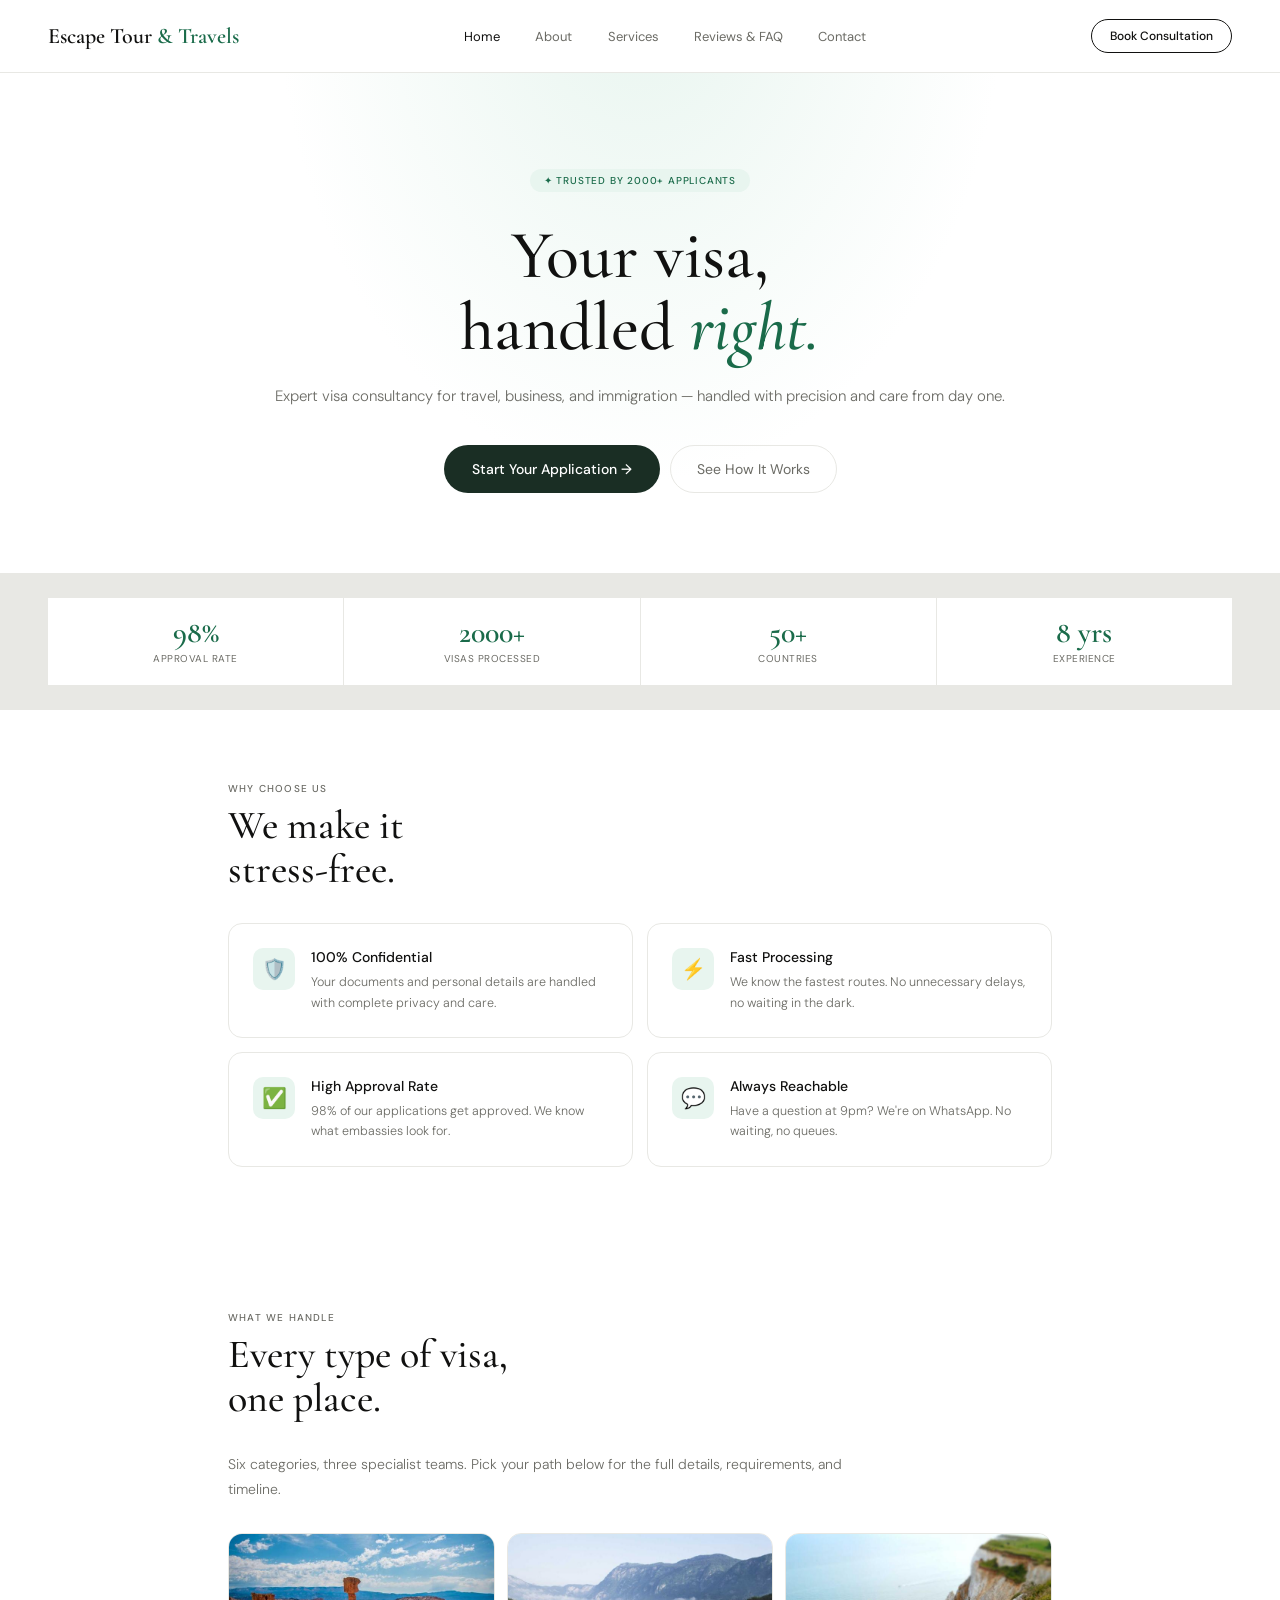
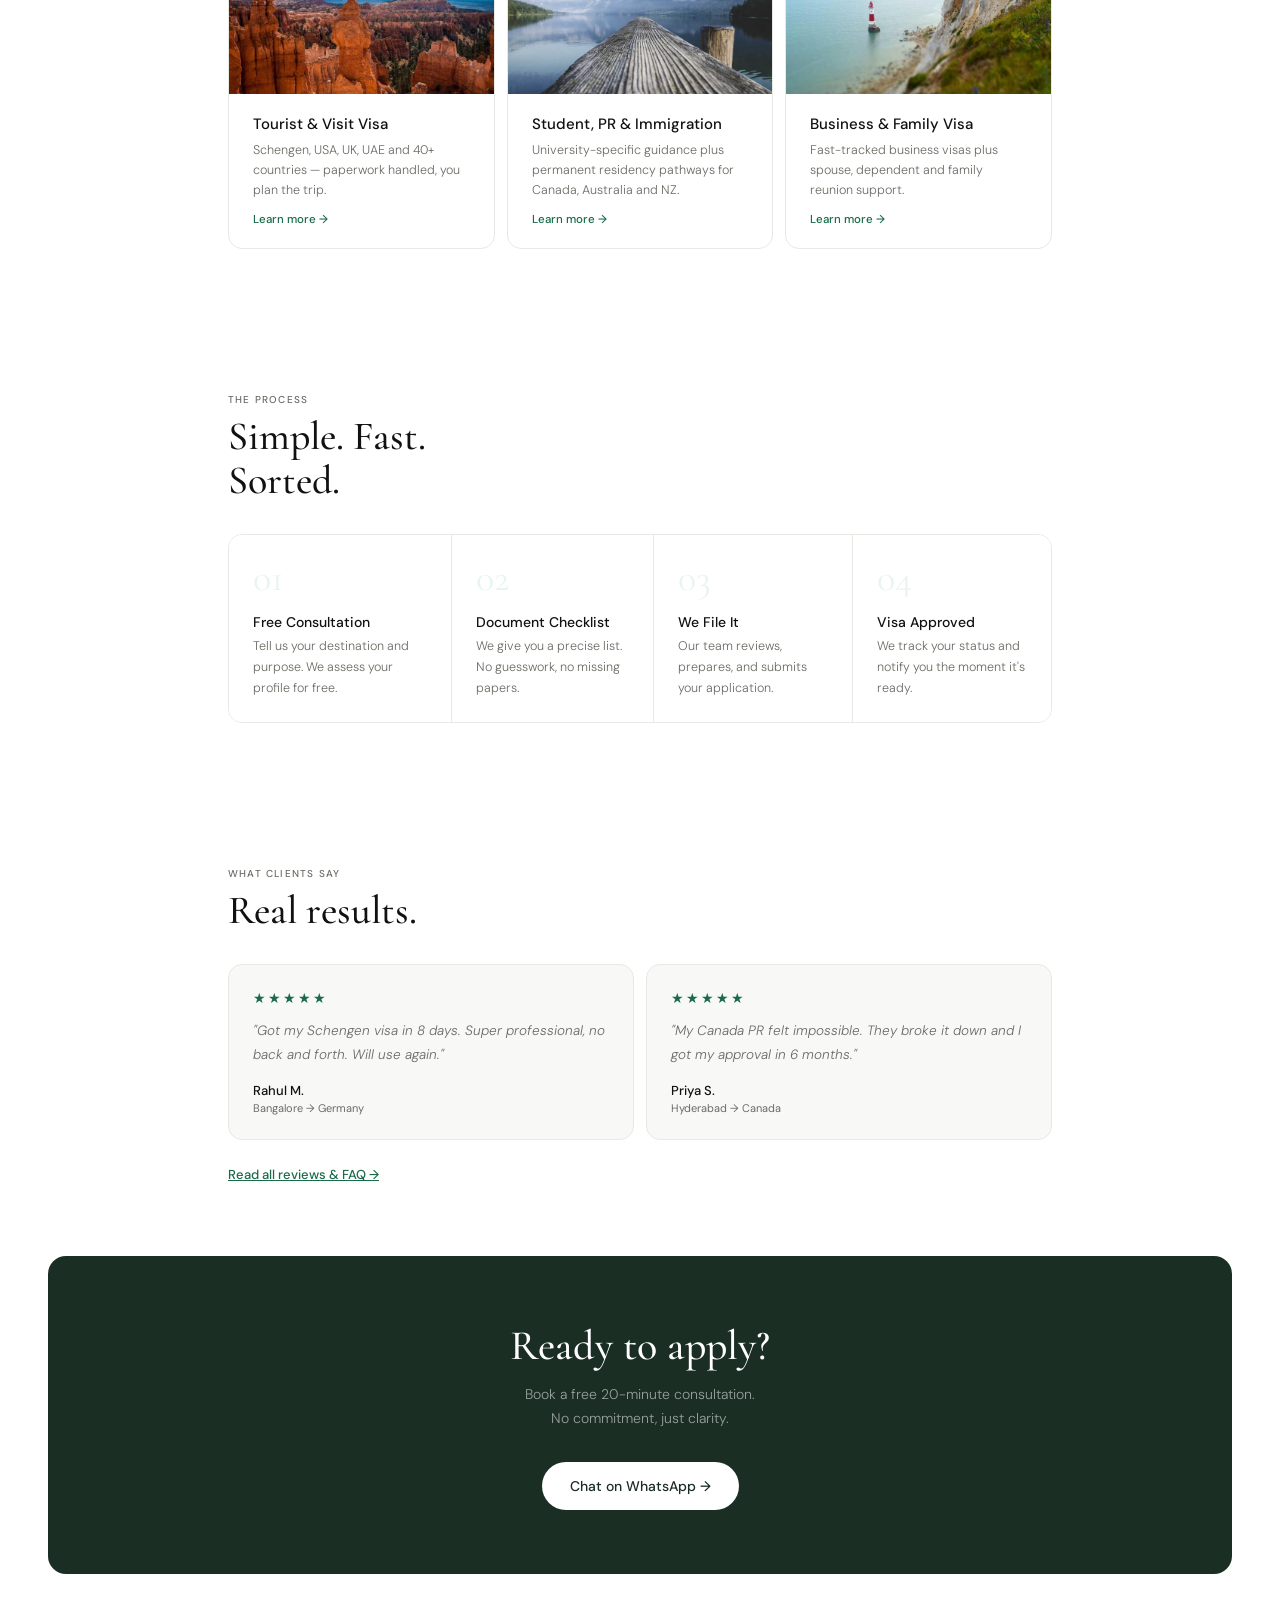
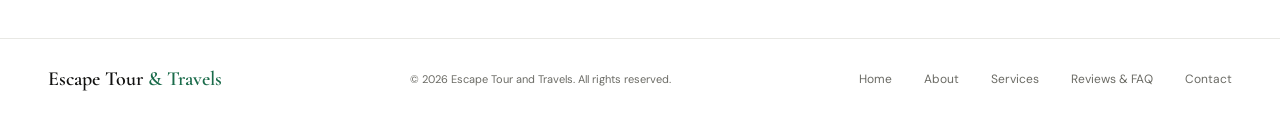
==== commit ec7cc8ba: "Expand single-page site into a 7-page site with photos and real SEO Splits the old one-page layout i" ====
--- a/index.html
+++ b/index.html
@@ -3,343 +3,79 @@
 <head>
   <meta charset="UTF-8" />
   <meta name="viewport" content="width=device-width, initial-scale=1.0"/>
-  <title>Escape Tour and Travels</title>
+  <title>Escape Tour and Travels | Visa Consultancy for Tourist, Student, Business &amp; PR Visas</title>
+  <meta name="description" content="Expert visa consultancy trusted by 2000+ applicants with a 98% approval rate across 50+ countries. Tourist, student, business, PR and family visas — free consultation on WhatsApp.">
+  <link rel="canonical" href="https://escapetour.in/index.html">
+
+  <meta property="og:type" content="website">
+  <meta property="og:title" content="Escape Tour and Travels | Visa Consultancy">
+  <meta property="og:description" content="Expert visa consultancy trusted by 2000+ applicants with a 98% approval rate across 50+ countries.">
+  <meta property="og:image" content="https://escapetour.in/assets/img/home-hero.jpg">
+  <meta property="og:url" content="https://escapetour.in/index.html">
+  <meta name="twitter:card" content="summary_large_image">
+  <meta name="twitter:title" content="Escape Tour and Travels | Visa Consultancy">
+  <meta name="twitter:description" content="Expert visa consultancy trusted by 2000+ applicants with a 98% approval rate across 50+ countries.">
+  <meta name="twitter:image" content="https://escapetour.in/assets/img/home-hero.jpg">
+
   <link href="https://fonts.googleapis.com/css2?family=Cormorant+Garamond:ital,wght@0,400;0,500;0,600;1,400;1,500&family=DM+Sans:wght@300;400;500&display=swap" rel="stylesheet"/>
-  <style>
-    *, *::before, *::after { margin: 0; padding: 0; box-sizing: border-box; }
-
-    :root {
-      --bg: #ffffff;
-      --bg2: #f8f8f6;
-      --text: #111110;
-      --text2: #6b6b65;
-      --border: #e8e8e4;
-      --green: #1a6b4a;
-      --green-dark: #1a2e24;
-      --green-light: #e8f5ef;
-    }
-
-    html { scroll-behavior: smooth; }
-    body {
-      font-family: 'DM Sans', sans-serif;
-      color: var(--text);
-      background: var(--bg);
-      font-size: 15px;
-      padding-bottom: 80px;
-    }
-
-    /* ── FADE IN ANIMATION ── */
-    .fade-up {
-      opacity: 0;
-      transform: translateY(28px);
-      transition: opacity 0.6s ease, transform 0.6s ease;
-    }
-    .fade-up.visible {
-      opacity: 1;
-      transform: translateY(0);
-    }
-
-    /* ── NAV ── */
-    nav {
-      display: flex; align-items: center; justify-content: space-between;
-      padding: 1rem 1.25rem;
-      border-bottom: 0.5px solid var(--border);
-      position: sticky; top: 0;
-      background: rgba(255,255,255,0.96);
-      backdrop-filter: blur(8px);
-      z-index: 100;
-    }
-    .nav-logo { font-family: 'Cormorant Garamond', serif; font-size: 22px; font-weight: 600; }
-    .nav-logo span { color: var(--green); }
-
-    /* hamburger */
-    .hamburger {
-      display: flex; flex-direction: column; gap: 5px;
-      cursor: pointer; padding: 4px; background: none; border: none;
-    }
-    .hamburger span {
-      display: block; width: 24px; height: 1.5px;
-      background: var(--text); border-radius: 2px;
-      transition: all 0.3s ease;
-    }
-    .hamburger.open span:nth-child(1) { transform: translateY(6.5px) rotate(45deg); }
-    .hamburger.open span:nth-child(2) { opacity: 0; }
-    .hamburger.open span:nth-child(3) { transform: translateY(-6.5px) rotate(-45deg); }
-
-    /* mobile drawer */
-    .mobile-menu {
-      display: none;
-      position: fixed; top: 57px; left: 0; right: 0; bottom: 0;
-      background: var(--bg);
-      z-index: 99;
-      flex-direction: column;
-      padding: 2rem 1.5rem;
-      border-top: 0.5px solid var(--border);
-    }
-    .mobile-menu.open { display: flex; }
-    .mobile-menu a {
-      font-family: 'Cormorant Garamond', serif;
-      font-size: 36px; font-weight: 500;
-      color: var(--text); text-decoration: none;
-      padding: 0.75rem 0;
-      border-bottom: 0.5px solid var(--border);
-      transition: color 0.2s;
-    }
-    .mobile-menu a:last-of-type { border-bottom: none; }
-    .mobile-menu a:active { color: var(--green); }
-    .mobile-menu-cta {
-      margin-top: auto;
-      background: var(--green-dark); color: #fff;
-      padding: 16px; border-radius: 100px;
-      font-size: 14px; font-weight: 500;
-      border: none; cursor: pointer; width: 100%;
-      text-align: center;
-    }
-    .mobile-menu-badge {
-      font-size: 11px; color: var(--text2);
-      text-align: center; margin-top: 1rem;
-      letter-spacing: 0.3px;
-    }
-
-    .nav-cta {
-      font-size: 12px; font-weight: 500; padding: 8px 18px;
-      border: 0.5px solid var(--text); border-radius: 100px;
-      background: transparent; cursor: pointer; transition: all 0.2s;
-      display: none;
-    }
-    .nav-cta:hover, .nav-cta:active { background: var(--text); color: #fff; }
-
-    /* ── HERO ── */
-    .hero {
-      padding: 3.5rem 1.25rem 3rem;
-      text-align: center;
-      background: radial-gradient(ellipse at 50% 0%, #e8f5ef 0%, transparent 70%);
-    }
-    .hero-badge {
-      display: inline-flex; align-items: center; gap: 6px;
-      font-size: 10px; font-weight: 500; color: var(--green);
-      background: var(--green-light); padding: 5px 14px; border-radius: 100px;
-      margin-bottom: 1.75rem; letter-spacing: 0.8px; text-transform: uppercase;
-    }
-    .hero h1 {
-      font-family: 'Cormorant Garamond', serif;
-      font-size: 52px; font-weight: 500; line-height: 1.05; margin-bottom: 1.25rem;
-    }
-    .hero h1 em { color: var(--green); font-style: italic; }
-    .hero p {
-      font-size: 15px; line-height: 1.75; color: var(--text2);
-      font-weight: 300; margin-bottom: 2.25rem;
-    }
-    .hero-actions { display: flex; flex-direction: column; gap: 10px; }
-    .btn-primary {
-      background: var(--green-dark); color: #fff;
-      padding: 15px 28px; border-radius: 100px;
-      font-size: 14px; font-weight: 500; border: none;
-      cursor: pointer; width: 100%; transition: background 0.2s;
-    }
-    .btn-primary:active { background: var(--green); }
-    .btn-ghost {
-      background: transparent; color: var(--text2);
-      padding: 14px 26px; border-radius: 100px;
-      font-size: 14px; font-weight: 400;
-      border: 0.5px solid var(--border);
-      cursor: pointer; width: 100%; transition: all 0.2s;
-    }
-    .btn-ghost:active { background: var(--bg2); }
-
-    /* ── TRUST BAR ── */
-    .trust-bar {
-      border-top: 0.5px solid var(--border);
-      border-bottom: 0.5px solid var(--border);
-      display: grid; grid-template-columns: 1fr 1fr;
-      gap: 1px; background: var(--border);
-    }
-    .trust-item { text-align: center; padding: 1.25rem 0.5rem; background: var(--bg); }
-    .trust-item .num {
-      font-family: 'Cormorant Garamond', serif;
-      font-size: 30px; font-weight: 600; color: var(--green); line-height: 1;
-    }
-    .trust-item .lbl { font-size: 10px; color: var(--text2); letter-spacing: 0.5px; text-transform: uppercase; margin-top: 4px; }
-
-    /* ── SECTIONS ── */
-    .section { padding: 3rem 1.25rem; }
-    .section-label { font-size: 10px; text-transform: uppercase; letter-spacing: 1.2px; color: var(--text2); margin-bottom: 0.5rem; font-weight: 500; }
-    .section-title { font-family: 'Cormorant Garamond', serif; font-size: 34px; font-weight: 500; margin-bottom: 2rem; line-height: 1.1; }
-
-    /* ── WHY US ── */
-    .why-grid { display: flex; flex-direction: column; gap: 12px; }
-    .why-card {
-      display: flex; align-items: flex-start; gap: 1rem;
-      padding: 1.5rem; border: 0.5px solid var(--border);
-      border-radius: 14px; background: var(--bg);
-      transition: background 0.2s;
-    }
-    .why-card:active { background: var(--bg2); }
-    .why-icon {
-      width: 42px; height: 42px; min-width: 42px;
-      border-radius: 10px; background: var(--green-light);
-      display: flex; align-items: center; justify-content: center;
-      font-size: 20px;
-    }
-    .why-card h3 { font-size: 14px; font-weight: 500; margin-bottom: 0.35rem; }
-    .why-card p { font-size: 12.5px; color: var(--text2); line-height: 1.65; font-weight: 300; }
-
-    /* ── SERVICES ── */
-    .service-grid {
-      display: flex; flex-direction: column; gap: 1px;
-      background: var(--border); border: 0.5px solid var(--border);
-      border-radius: 14px; overflow: hidden;
-    }
-    .service-card {
-      background: var(--bg); padding: 1.5rem;
-      display: flex; align-items: flex-start; gap: 1rem;
-      transition: background 0.2s;
-    }
-    .service-card:active { background: var(--bg2); }
-    .service-icon {
-      width: 42px; height: 42px; min-width: 42px;
-      border-radius: 10px; background: var(--green-light);
-      display: flex; align-items: center; justify-content: center; font-size: 20px;
-    }
-    .service-info h3 { font-size: 14px; font-weight: 500; margin-bottom: 0.35rem; }
-    .service-info p { font-size: 12.5px; color: var(--text2); line-height: 1.65; font-weight: 300; }
-
-    /* ── PROCESS ── */
-    .steps { display: flex; flex-direction: column; border: 0.5px solid var(--border); border-radius: 14px; overflow: hidden; }
-    .step {
-      padding: 1.5rem; border-bottom: 0.5px solid var(--border);
-      display: flex; align-items: flex-start; gap: 1rem; background: var(--bg);
-    }
-    .step:last-child { border-bottom: none; }
-    .step-num { font-family: 'Cormorant Garamond', serif; font-size: 38px; font-weight: 400; color: var(--green-light); line-height: 1; min-width: 44px; }
-    .step h4 { font-size: 14px; font-weight: 500; margin-bottom: 0.35rem; }
-    .step p { font-size: 12.5px; color: var(--text2); line-height: 1.65; font-weight: 300; }
-
-    /* ── TESTIMONIALS ── */
-    .testi-grid { display: flex; flex-direction: column; gap: 12px; }
-    .testi-card { background: var(--bg2); border: 0.5px solid var(--border); border-radius: 14px; padding: 1.5rem; }
-    .testi-stars { color: var(--green); font-size: 14px; letter-spacing: 2px; margin-bottom: 0.75rem; }
-    .testi-text { font-size: 13.5px; line-height: 1.75; color: var(--text2); font-weight: 300; font-style: italic; margin-bottom: 1rem; }
-    .testi-author { font-size: 13px; font-weight: 500; }
-    .testi-country { font-size: 11px; color: var(--text2); margin-top: 2px; }
-
-    /* ── FAQ ── */
-    .faq-list { display: flex; flex-direction: column; gap: 1px; background: var(--border); border: 0.5px solid var(--border); border-radius: 14px; overflow: hidden; }
-    .faq-item { background: var(--bg); }
-    .faq-question {
-      width: 100%; display: flex; justify-content: space-between; align-items: center;
-      padding: 1.25rem 1.5rem; font-size: 13.5px; font-weight: 500;
-      background: transparent; border: none; cursor: pointer;
-      text-align: left; color: var(--text); gap: 1rem;
-    }
-    .faq-icon { font-size: 18px; color: var(--green); transition: transform 0.3s; min-width: 20px; }
-    .faq-answer {
-      max-height: 0; overflow: hidden;
-      transition: max-height 0.35s ease, padding 0.35s ease;
-      font-size: 13px; color: var(--text2); line-height: 1.75; font-weight: 300;
-      padding: 0 1.5rem;
-    }
-    .faq-item.open .faq-answer { max-height: 200px; padding: 0 1.5rem 1.25rem; }
-    .faq-item.open .faq-icon { transform: rotate(45deg); }
-
-    /* ── CTA ── */
-    .cta-section {
-      margin: 0 1.25rem 1rem;
-      background: var(--green-dark); border-radius: 18px;
-      padding: 3rem 1.5rem; text-align: center;
-    }
-    .cta-section h2 { font-family: 'Cormorant Garamond', serif; font-size: 36px; color: #fff; font-weight: 500; margin-bottom: 0.75rem; }
-    .cta-section p { font-size: 14px; color: rgba(255,255,255,0.55); margin-bottom: 2rem; font-weight: 300; line-height: 1.65; }
-    .btn-white { background: #fff; color: var(--green-dark); padding: 15px 28px; border-radius: 100px; font-size: 14px; font-weight: 500; border: none; cursor: pointer; width: 100%; transition: opacity 0.2s; }
-    .btn-white:active { opacity: 0.85; }
-
-    /* ── FOOTER ── */
-    footer { border-top: 0.5px solid var(--border); padding: 1.5rem 1.25rem; text-align: center; display: flex; flex-direction: column; gap: 0.75rem; }
-    .footer-logo { font-family: 'Cormorant Garamond', serif; font-size: 20px; font-weight: 600; }
-    .footer-logo span { color: var(--green); }
-    .footer-copy { font-size: 11px; color: var(--text2); }
-    .footer-links { display: flex; justify-content: center; gap: 2rem; font-size: 12px; color: var(--text2); }
-    .footer-links a { text-decoration: none; color: inherit; }
-
-    /* ── STICKY BOTTOM BAR ── */
-    .sticky-bar {
-      position: fixed; bottom: 0; left: 0; right: 0;
-      display: flex; gap: 1px; background: var(--border);
-      border-top: 0.5px solid var(--border);
-      z-index: 200;
-    }
-    .sticky-bar a {
-      flex: 1; display: flex; align-items: center; justify-content: center; gap: 8px;
-      padding: 1rem; font-size: 13px; font-weight: 500;
-      text-decoration: none; transition: opacity 0.2s;
-    }
-    .sticky-bar a:active { opacity: 0.8; }
-    .sticky-call { background: var(--green-dark); color: #fff; }
-    .sticky-wa { background: #25d366; color: #fff; }
-    .sticky-bar span { font-size: 18px; }
-
-    /* ── DESKTOP ── */
-    @media (min-width: 768px) {
-      body { padding-bottom: 0; }
-      nav { padding: 1.2rem 3rem; }
-      .nav-links-desktop { display: flex !important; gap: 2.5rem; font-size: 13px; color: var(--text2); list-style: none; }
-      .nav-links-desktop a { text-decoration: none; color: inherit; }
-      .nav-links-desktop a:hover { color: var(--text); }
-      .hero { padding: 6rem 3rem 5rem; max-width: 860px; margin: 0 auto; background: radial-gradient(ellipse at 50% -20%, #e8f5ef 0%, transparent 60%); }
-      .hero h1 { font-size: 68px; }
-      .hero-actions { flex-direction: row; justify-content: center; }
-      .btn-primary, .btn-ghost, .btn-white { width: auto; }
-      .trust-bar { grid-template-columns: repeat(4, 1fr); padding: 1.5rem 3rem; }
-      .section { padding: 4.5rem 3rem; max-width: 920px; margin: 0 auto; }
-      .section-title { font-size: 40px; }
-      .why-grid { display: grid; grid-template-columns: 1fr 1fr; gap: 14px; }
-      .service-grid { display: grid; grid-template-columns: repeat(3,1fr); }
-      .service-card { flex-direction: column; }
-      .steps { flex-direction: row; }
-      .step { flex-direction: column; border-bottom: none; border-right: 0.5px solid var(--border); }
-      .step:last-child { border-right: none; }
-      .testi-grid { display: grid; grid-template-columns: 1fr 1fr; }
-      .cta-section { margin: 0 3rem 4rem; padding: 4rem 3rem; }
-      .cta-section h2 { font-size: 42px; }
-      footer { flex-direction: row; justify-content: space-between; align-items: center; padding: 1.75rem 3rem; }
-      .sticky-bar { display: none; }
-    }
-  </style>
+  <link rel="stylesheet" href="assets/css/style.css">
+
+  <script type="application/ld+json">
+  {
+    "@context": "https://schema.org",
+    "@type": "TravelAgency",
+    "name": "Escape Tour and Travels",
+    "description": "Visa consultancy for tourist, business, student, PR and family visas.",
+    "telephone": "+91-9916405012",
+    "email": "info@escapetour.in",
+    "url": "https://escapetour.in/",
+    "sameAs": []
+  }
+  </script>
 </head>
 <body>
 
   <nav>
-    <div class="nav-logo">Escape Tour<span> & Travels</span></div>
+    <a href="index.html" class="nav-logo">Escape Tour<span> &amp; Travels</span></a>
     <ul class="nav-links-desktop" style="display:none">
-      <li><a href="#why">Why Us</a></li>
-      <li><a href="#services">Services</a></li>
-      <li><a href="#process">How It Works</a></li>
-      <li><a href="#faq">FAQ</a></li>
+      <li><a href="index.html" class="active">Home</a></li>
+      <li><a href="about.html">About</a></li>
+      <li class="has-sub">
+        <a href="services-tourist-visit.html">Services</a>
+        <div class="nav-dropdown">
+          <a href="services-tourist-visit.html">Tourist &amp; Visit Visa</a>
+          <a href="services-study-pr.html">Student, PR &amp; Immigration</a>
+          <a href="services-business.html">Business &amp; Family Visa</a>
+        </div>
+      </li>
+      <li><a href="reviews-faq.html">Reviews &amp; FAQ</a></li>
+      <li><a href="contact.html">Contact</a></li>
     </ul>
-    <button class="nav-cta" onclick="window.open('https://wa.me/919916405012')">Book Consultation</button>
+    <a href="https://wa.me/919916405012" target="_blank" class="nav-cta">Book Consultation</a>
     <button class="hamburger" id="hamburger" aria-label="Menu">
       <span></span><span></span><span></span>
     </button>
   </nav>
 
-  <!-- Mobile Drawer -->
   <div class="mobile-menu" id="mobileMenu">
-    <a href="#why" onclick="closeMenu()">Why Us</a>
-    <a href="#services" onclick="closeMenu()">Services</a>
-    <a href="#process" onclick="closeMenu()">How It Works</a>
-    <a href="#testimonials" onclick="closeMenu()">Reviews</a>
-    <a href="#faq" onclick="closeMenu()">FAQ</a>
-    <button class="mobile-menu-cta" onclick="window.open('https://wa.me/919916405012'); closeMenu()">Book Free Consultation →</button>
+    <a href="index.html" class="active" onclick="closeMenu()">Home</a>
+    <a href="about.html" onclick="closeMenu()">About</a>
+    <a href="services-tourist-visit.html" class="mobile-menu-sub" onclick="closeMenu()">Tourist &amp; Visit Visa</a>
+    <a href="services-study-pr.html" class="mobile-menu-sub" onclick="closeMenu()">Student, PR &amp; Immigration</a>
+    <a href="services-business.html" class="mobile-menu-sub" onclick="closeMenu()">Business &amp; Family Visa</a>
+    <a href="reviews-faq.html" onclick="closeMenu()">Reviews &amp; FAQ</a>
+    <a href="contact.html" onclick="closeMenu()">Contact</a>
+    <a href="https://wa.me/919916405012" target="_blank" class="mobile-menu-cta" onclick="closeMenu()">Book Free Consultation →</a>
     <div class="mobile-menu-badge">✦ Trusted by 2000+ applicants</div>
   </div>
 
   <div class="hero">
     <div class="hero-badge">✦ Trusted by 2000+ applicants</div>
     <h1>Your visa,<br/>handled <em>right.</em></h1>
-    <p>Expert visa consultancy for travel, business, and immigration - handled with precision and care from day one.</p>
+    <p>Expert visa consultancy for travel, business, and immigration — handled with precision and care from day one.</p>
     <div class="hero-actions">
-      <button class="btn-primary" onclick="window.open('https://wa.me/919916405012')">Start Your Application →</button>
-      <button class="btn-ghost" onclick="document.getElementById('process').scrollIntoView({behavior:'smooth'})">See How It Works</button>
+      <a href="https://wa.me/919916405012" target="_blank" class="btn-primary">Start Your Application →</a>
+      <a href="#process" class="btn-ghost">See How It Works</a>
     </div>
   </div>
 
@@ -386,53 +122,36 @@
     </div>
   </div>
 
-  <!-- SERVICES -->
+  <!-- SERVICES TEASER -->
   <div class="section fade-up" id="services">
     <div class="section-label">What we handle</div>
     <div class="section-title">Every type of visa,<br/>one place.</div>
-    <div class="service-grid">
-      <div class="service-card">
-        <div class="service-icon">✈️</div>
-        <div class="service-info">
-          <h3>Tourist Visa</h3>
-          <p>Schengen, USA, UK, UAE and 40+ countries. We handle the paperwork, you plan the trip.</p>
-        </div>
-      </div>
-      <div class="service-card">
-        <div class="service-icon">💼</div>
-        <div class="service-info">
-          <h3>Business Visa</h3>
-          <p>Fast-tracked business visa with full documentation support and interview prep.</p>
-        </div>
-      </div>
-      <div class="service-card">
-        <div class="service-icon">🎓</div>
-        <div class="service-info">
-          <h3>Student Visa</h3>
-          <p>University-specific guidance for Canada, UK, Australia and more.</p>
-        </div>
-      </div>
-      <div class="service-card">
-        <div class="service-icon">🏡</div>
-        <div class="service-info">
-          <h3>PR & Immigration</h3>
-          <p>Permanent residency pathways for Canada, Australia, and New Zealand.</p>
-        </div>
-      </div>
-      <div class="service-card">
-        <div class="service-icon">👨‍👩‍👧</div>
-        <div class="service-info">
-          <h3>Family Visa</h3>
-          <p>Spouse, dependent, and family reunion visa support handled with care.</p>
-        </div>
-      </div>
-      <div class="service-card">
-        <div class="service-icon">🔄</div>
-        <div class="service-info">
-          <h3>Visa Renewal</h3>
-          <p>Smooth, timely renewal so you never face overstay or last-minute stress.</p>
-        </div>
-      </div>
+    <p class="section-intro">Six categories, three specialist teams. Pick your path below for the full details, requirements, and timeline.</p>
+    <div class="teaser-grid">
+      <a href="services-tourist-visit.html" class="teaser-card">
+        <img src="assets/img/teaser-tourist.jpg" alt="Traveller with a passport and boarding pass, representing tourist and visit visa services" loading="lazy" width="700" height="450">
+        <div class="teaser-card-body">
+          <h3>Tourist &amp; Visit Visa</h3>
+          <p>Schengen, USA, UK, UAE and 40+ countries — paperwork handled, you plan the trip.</p>
+          <span class="link-more">Learn more →</span>
+        </div>
+      </a>
+      <a href="services-study-pr.html" class="teaser-card">
+        <img src="assets/img/teaser-study.jpg" alt="University campus, representing student visa and PR immigration services" loading="lazy" width="700" height="450">
+        <div class="teaser-card-body">
+          <h3>Student, PR &amp; Immigration</h3>
+          <p>University-specific guidance plus permanent residency pathways for Canada, Australia and NZ.</p>
+          <span class="link-more">Learn more →</span>
+        </div>
+      </a>
+      <a href="services-business.html" class="teaser-card">
+        <img src="assets/img/teaser-business.jpg" alt="Business professional at an airport, representing business and family visa services" loading="lazy" width="700" height="450">
+        <div class="teaser-card-body">
+          <h3>Business &amp; Family Visa</h3>
+          <p>Fast-tracked business visas plus spouse, dependent and family reunion support.</p>
+          <span class="link-more">Learn more →</span>
+        </div>
+      </a>
     </div>
   </div>
 
@@ -472,7 +191,7 @@
     </div>
   </div>
 
-  <!-- TESTIMONIALS -->
+  <!-- TESTIMONIALS TEASER -->
   <div class="section fade-up" id="testimonials">
     <div class="section-label">What clients say</div>
     <div class="section-title">Real results.</div>
@@ -489,63 +208,26 @@
         <div class="testi-author">Priya S.</div>
         <div class="testi-country">Hyderabad → Canada</div>
       </div>
-      <div class="testi-card">
-        <div class="testi-stars">★★★★★</div>
-        <div class="testi-text">"Business visa for UAE sorted in 3 days. Extremely responsive. Exactly what I needed."</div>
-        <div class="testi-author">Arun K.</div>
-        <div class="testi-country">Chennai → Dubai</div>
-      </div>
-      <div class="testi-card">
-        <div class="testi-stars">★★★★★</div>
-        <div class="testi-text">"Transparent fees, clear process, no hidden charges. Refreshing to deal with honest people."</div>
-        <div class="testi-author">Meena R.</div>
-        <div class="testi-country">Mumbai → UK</div>
-      </div>
-    </div>
-  </div>
-
-  <!-- FAQ -->
-  <div class="section fade-up" id="faq">
-    <div class="section-label">Common questions</div>
-    <div class="section-title">Got questions?<br/>We've got answers.</div>
-    <div class="faq-list">
-      <div class="faq-item">
-        <button class="faq-question">How long does a visa take to process? <span class="faq-icon">+</span></button>
-        <div class="faq-answer">Processing times vary by country and visa type. Tourist visas typically take 5–15 working days. We always give you a realistic timeline upfront so there are no surprises.</div>
-      </div>
-      <div class="faq-item">
-        <button class="faq-question">What documents do I need? <span class="faq-icon">+</span></button>
-        <div class="faq-answer">It depends on your destination and visa type. Once you contact us, we give you a precise checklist tailored to your application - no guesswork involved.</div>
-      </div>
-      <div class="faq-item">
-        <button class="faq-question">Do you guarantee visa approval? <span class="faq-icon">+</span></button>
-        <div class="faq-answer">No consultant can legally guarantee a visa - that decision belongs to the embassy. But our 98% approval rate speaks for itself. We only submit applications we're confident about.</div>
-      </div>
-      <div class="faq-item">
-        <button class="faq-question">How much do your services cost? <span class="faq-icon">+</span></button>
-        <div class="faq-answer">Our fees depend on the visa type and destination. We're always transparent - no hidden charges. Contact us for a free consultation and we'll give you a clear quote upfront.</div>
-      </div>
-      <div class="faq-item">
-        <button class="faq-question">Can you help if my visa was rejected before? <span class="faq-icon">+</span></button>
-        <div class="faq-answer">Yes! A previous rejection doesn't mean the end. We analyse what went wrong, fix the gaps in your application, and reapply with a stronger case.</div>
-      </div>
-    </div>
+    </div>
+    <p style="margin-top:1.5rem;"><a href="reviews-faq.html" class="link-more" style="font-size:13px;color:var(--green);font-weight:500;">Read all reviews &amp; FAQ →</a></p>
   </div>
 
   <!-- CTA -->
   <div class="cta-section fade-up" id="contact">
     <h2>Ready to apply?</h2>
     <p>Book a free 20-minute consultation.<br/>No commitment, just clarity.</p>
-    <button class="btn-white" onclick="window.open('https://wa.me/919916405012')">Chat on WhatsApp →</button>
+    <a href="https://wa.me/919916405012" target="_blank" class="btn-white">Chat on WhatsApp →</a>
   </div>
 
   <footer>
-    <div class="footer-logo">Escape Tour<span> & Travels</span></div>
+    <div class="footer-logo">Escape Tour<span> &amp; Travels</span></div>
     <div class="footer-copy">© 2026 Escape Tour and Travels. All rights reserved.</div>
     <div class="footer-links">
-      <a href="#">Privacy</a>
-      <a href="#">Terms</a>
-      <a href="#">Contact</a>
+      <a href="index.html">Home</a>
+      <a href="about.html">About</a>
+      <a href="services-tourist-visit.html">Services</a>
+      <a href="reviews-faq.html">Reviews &amp; FAQ</a>
+      <a href="contact.html">Contact</a>
     </div>
   </footer>
 
@@ -555,42 +237,6 @@
     <a href="https://wa.me/919916405012" target="_blank" class="sticky-wa"><span>💬</span> WhatsApp</a>
   </div>
 
-  <script>
-    // Desktop nav
-    if (window.innerWidth >= 768) {
-      document.querySelector('.nav-links-desktop').style.display = 'flex';
-      document.getElementById('hamburger').style.display = 'none';
-      document.querySelector('.nav-cta').style.display = 'block';
-    }
-
-    // Hamburger toggle
-    function closeMenu() {
-      document.getElementById('hamburger').classList.remove('open');
-      document.getElementById('mobileMenu').classList.remove('open');
-      document.body.style.overflow = '';
-    }
-    document.getElementById('hamburger').addEventListener('click', () => {
-      const isOpen = document.getElementById('mobileMenu').classList.toggle('open');
-      document.getElementById('hamburger').classList.toggle('open');
-      document.body.style.overflow = isOpen ? 'hidden' : '';
-    });
-
-    // Scroll fade-in
-    const observer = new IntersectionObserver((entries) => {
-      entries.forEach(e => { if (e.isIntersecting) { e.target.classList.add('visible'); } });
-    }, { threshold: 0.1 });
-    document.querySelectorAll('.fade-up').forEach(el => observer.observe(el));
-
-    // FAQ accordion
-    document.querySelectorAll('.faq-question').forEach(btn => {
-      btn.addEventListener('click', () => {
-        const item = btn.parentElement;
-        const isOpen = item.classList.contains('open');
-        document.querySelectorAll('.faq-item').forEach(i => i.classList.remove('open'));
-        if (!isOpen) item.classList.add('open');
-      });
-    });
-  </script>
-
+  <script src="assets/js/main.js"></script>
 </body>
-</html>+</html>
--- a/assets/css/style.css
+++ b/assets/css/style.css
@@ -0,0 +1,410 @@
+/* ============================================================
+   Escape Tour and Travels — shared stylesheet
+   Used by every page. Single source of truth for nav, footer,
+   typography, and the section patterns reused across pages.
+   ============================================================ */
+
+*, *::before, *::after { margin: 0; padding: 0; box-sizing: border-box; }
+
+:root {
+  --bg: #ffffff;
+  --bg2: #f8f8f6;
+  --text: #111110;
+  --text2: #6b6b65;
+  --border: #e8e8e4;
+  --green: #1a6b4a;
+  --green-dark: #1a2e24;
+  --green-light: #e8f5ef;
+}
+
+html { scroll-behavior: smooth; }
+body {
+  font-family: 'DM Sans', sans-serif;
+  color: var(--text);
+  background: var(--bg);
+  font-size: 15px;
+  padding-bottom: 80px;
+}
+
+img { max-width: 100%; display: block; }
+
+/* ── FADE IN ANIMATION ── */
+.fade-up {
+  opacity: 0;
+  transform: translateY(28px);
+  transition: opacity 0.6s ease, transform 0.6s ease;
+}
+.fade-up.visible {
+  opacity: 1;
+  transform: translateY(0);
+}
+
+/* ── NAV ── */
+nav {
+  display: flex; align-items: center; justify-content: space-between;
+  padding: 1rem 1.25rem;
+  border-bottom: 0.5px solid var(--border);
+  position: sticky; top: 0;
+  background: rgba(255,255,255,0.96);
+  backdrop-filter: blur(8px);
+  z-index: 100;
+}
+.nav-logo { font-family: 'Cormorant Garamond', serif; font-size: 22px; font-weight: 600; text-decoration: none; color: var(--text); }
+.nav-logo span { color: var(--green); }
+
+/* hamburger */
+.hamburger {
+  display: flex; flex-direction: column; gap: 5px;
+  cursor: pointer; padding: 4px; background: none; border: none;
+}
+.hamburger span {
+  display: block; width: 24px; height: 1.5px;
+  background: var(--text); border-radius: 2px;
+  transition: all 0.3s ease;
+}
+.hamburger.open span:nth-child(1) { transform: translateY(6.5px) rotate(45deg); }
+.hamburger.open span:nth-child(2) { opacity: 0; }
+.hamburger.open span:nth-child(3) { transform: translateY(-6.5px) rotate(-45deg); }
+
+/* mobile drawer */
+.mobile-menu {
+  display: none;
+  position: fixed; top: 57px; left: 0; right: 0; bottom: 0;
+  background: var(--bg);
+  z-index: 99;
+  flex-direction: column;
+  padding: 2rem 1.5rem;
+  border-top: 0.5px solid var(--border);
+  overflow-y: auto;
+}
+.mobile-menu.open { display: flex; }
+.mobile-menu a {
+  font-family: 'Cormorant Garamond', serif;
+  font-size: 32px; font-weight: 500;
+  color: var(--text); text-decoration: none;
+  padding: 0.65rem 0;
+  border-bottom: 0.5px solid var(--border);
+  transition: color 0.2s;
+}
+.mobile-menu a.active { color: var(--green); }
+.mobile-menu a:last-of-type { border-bottom: none; }
+.mobile-menu a:active { color: var(--green); }
+.mobile-menu-sub { padding-left: 1rem; }
+.mobile-menu-sub a { font-size: 24px; }
+.mobile-menu-cta {
+  margin-top: auto;
+  background: var(--green-dark); color: #fff;
+  padding: 16px; border-radius: 100px;
+  font-size: 14px; font-weight: 500;
+  border: none; cursor: pointer; width: 100%;
+  text-align: center; text-decoration: none; display: block;
+}
+.mobile-menu-badge {
+  font-size: 11px; color: var(--text2);
+  text-align: center; margin-top: 1rem;
+  letter-spacing: 0.3px;
+}
+
+.nav-cta {
+  font-size: 12px; font-weight: 500; padding: 8px 18px;
+  border: 0.5px solid var(--text); border-radius: 100px;
+  background: transparent; cursor: pointer; transition: all 0.2s;
+  display: none; text-decoration: none; color: var(--text);
+}
+.nav-cta:hover, .nav-cta:active { background: var(--text); color: #fff; }
+
+/* ── PAGE HERO (inner pages) ── */
+.page-hero {
+  position: relative;
+  padding: 4.5rem 1.25rem 3rem;
+  text-align: center;
+  overflow: hidden;
+  background: var(--green-dark);
+  color: #fff;
+}
+.page-hero img {
+  position: absolute; inset: 0; width: 100%; height: 100%;
+  object-fit: cover; opacity: 0.32; z-index: 0;
+}
+.page-hero::after {
+  content: ''; position: absolute; inset: 0;
+  background: linear-gradient(180deg, rgba(26,46,36,0.55), rgba(26,46,36,0.85));
+  z-index: 0;
+}
+.page-hero-content { position: relative; z-index: 1; max-width: 720px; margin: 0 auto; }
+.page-hero .section-label { color: rgba(255,255,255,0.7); }
+.page-hero h1 {
+  font-family: 'Cormorant Garamond', serif;
+  font-size: 42px; font-weight: 500; line-height: 1.1; margin: 0.5rem 0 1rem;
+}
+.page-hero p { font-size: 15px; line-height: 1.7; color: rgba(255,255,255,0.8); font-weight: 300; }
+.breadcrumbs {
+  position: relative; z-index: 1;
+  font-size: 11.5px; color: rgba(255,255,255,0.65);
+  margin-bottom: 1rem; letter-spacing: 0.3px;
+}
+.breadcrumbs a { color: rgba(255,255,255,0.85); text-decoration: none; }
+.breadcrumbs a:hover { text-decoration: underline; }
+
+/* ── HOME HERO ── */
+.hero {
+  padding: 3.5rem 1.25rem 3rem;
+  text-align: center;
+  background: radial-gradient(ellipse at 50% 0%, #e8f5ef 0%, transparent 70%);
+}
+.hero-badge {
+  display: inline-flex; align-items: center; gap: 6px;
+  font-size: 10px; font-weight: 500; color: var(--green);
+  background: var(--green-light); padding: 5px 14px; border-radius: 100px;
+  margin-bottom: 1.75rem; letter-spacing: 0.8px; text-transform: uppercase;
+}
+.hero h1 {
+  font-family: 'Cormorant Garamond', serif;
+  font-size: 52px; font-weight: 500; line-height: 1.05; margin-bottom: 1.25rem;
+}
+.hero h1 em { color: var(--green); font-style: italic; }
+.hero p {
+  font-size: 15px; line-height: 1.75; color: var(--text2);
+  font-weight: 300; margin-bottom: 2.25rem;
+}
+.hero-actions { display: flex; flex-direction: column; gap: 10px; }
+.btn-primary {
+  background: var(--green-dark); color: #fff;
+  padding: 15px 28px; border-radius: 100px;
+  font-size: 14px; font-weight: 500; border: none;
+  cursor: pointer; width: 100%; transition: background 0.2s;
+  text-decoration: none; display: inline-block; text-align: center;
+}
+.btn-primary:active, .btn-primary:hover { background: var(--green); }
+.btn-ghost {
+  background: transparent; color: var(--text2);
+  padding: 14px 26px; border-radius: 100px;
+  font-size: 14px; font-weight: 400;
+  border: 0.5px solid var(--border);
+  cursor: pointer; width: 100%; transition: all 0.2s;
+  text-decoration: none; display: inline-block; text-align: center;
+}
+.btn-ghost:active, .btn-ghost:hover { background: var(--bg2); }
+
+/* ── TRUST BAR ── */
+.trust-bar {
+  border-top: 0.5px solid var(--border);
+  border-bottom: 0.5px solid var(--border);
+  display: grid; grid-template-columns: 1fr 1fr;
+  gap: 1px; background: var(--border);
+}
+.trust-item { text-align: center; padding: 1.25rem 0.5rem; background: var(--bg); }
+.trust-item .num {
+  font-family: 'Cormorant Garamond', serif;
+  font-size: 30px; font-weight: 600; color: var(--green); line-height: 1;
+}
+.trust-item .lbl { font-size: 10px; color: var(--text2); letter-spacing: 0.5px; text-transform: uppercase; margin-top: 4px; }
+
+/* ── SECTIONS ── */
+.section { padding: 3rem 1.25rem; }
+.section-label { font-size: 10px; text-transform: uppercase; letter-spacing: 1.2px; color: var(--text2); margin-bottom: 0.5rem; font-weight: 500; }
+.section-title { font-family: 'Cormorant Garamond', serif; font-size: 34px; font-weight: 500; margin-bottom: 2rem; line-height: 1.1; }
+.section-intro { font-size: 14px; color: var(--text2); line-height: 1.75; font-weight: 300; max-width: 640px; margin-bottom: 2rem; }
+.section-intro:last-child { margin-bottom: 0; }
+
+/* ── PHOTO STRIP ── */
+.photo-strip {
+  display: grid; grid-template-columns: repeat(auto-fit, minmax(min(220px, 100%), 1fr));
+  gap: 12px; margin-bottom: 2rem;
+}
+.photo-strip img { width: 100%; height: 200px; object-fit: cover; border-radius: 14px; }
+.photo-strip figcaption { font-size: 11px; color: var(--text2); margin-top: 6px; text-align: center; }
+
+/* ── WHY US ── */
+.why-grid { display: flex; flex-direction: column; gap: 12px; }
+.why-card {
+  display: flex; align-items: flex-start; gap: 1rem;
+  padding: 1.5rem; border: 0.5px solid var(--border);
+  border-radius: 14px; background: var(--bg);
+  transition: background 0.2s;
+}
+.why-card:active { background: var(--bg2); }
+.why-icon {
+  width: 42px; height: 42px; min-width: 42px;
+  border-radius: 10px; background: var(--green-light);
+  display: flex; align-items: center; justify-content: center;
+  font-size: 20px;
+}
+.why-card h3 { font-size: 14px; font-weight: 500; margin-bottom: 0.35rem; }
+.why-card p { font-size: 12.5px; color: var(--text2); line-height: 1.65; font-weight: 300; }
+
+/* ── SERVICES ── */
+.service-grid {
+  display: flex; flex-direction: column; gap: 1px;
+  background: var(--border); border: 0.5px solid var(--border);
+  border-radius: 14px; overflow: hidden;
+}
+.service-card {
+  background: var(--bg); padding: 1.5rem;
+  display: flex; align-items: flex-start; gap: 1rem;
+  transition: background 0.2s;
+  text-decoration: none; color: inherit;
+}
+.service-card:active, .service-card:hover { background: var(--bg2); }
+.service-icon {
+  width: 42px; height: 42px; min-width: 42px;
+  border-radius: 10px; background: var(--green-light);
+  display: flex; align-items: center; justify-content: center; font-size: 20px;
+}
+.service-info h3 { font-size: 14px; font-weight: 500; margin-bottom: 0.35rem; }
+.service-info p { font-size: 12.5px; color: var(--text2); line-height: 1.65; font-weight: 300; }
+.service-info .link-more { font-size: 11.5px; color: var(--green); font-weight: 500; margin-top: 0.5rem; display: inline-block; }
+
+/* Service teaser cards on Home — link to the 3 dedicated pages */
+.teaser-grid { display: flex; flex-direction: column; gap: 12px; }
+.teaser-card {
+  display: block; text-decoration: none; color: inherit;
+  border: 0.5px solid var(--border); border-radius: 14px;
+  overflow: hidden; background: var(--bg);
+}
+.teaser-card img { width: 100%; height: 160px; object-fit: cover; }
+.teaser-card-body { padding: 1.25rem 1.5rem; }
+.teaser-card h3 { font-size: 15px; font-weight: 500; margin-bottom: 0.35rem; }
+.teaser-card p { font-size: 12.5px; color: var(--text2); line-height: 1.6; font-weight: 300; margin-bottom: 0.5rem; }
+.teaser-card .link-more { font-size: 11.5px; color: var(--green); font-weight: 500; }
+
+/* ── PROCESS ── */
+.steps { display: flex; flex-direction: column; border: 0.5px solid var(--border); border-radius: 14px; overflow: hidden; }
+.step {
+  padding: 1.5rem; border-bottom: 0.5px solid var(--border);
+  display: flex; align-items: flex-start; gap: 1rem; background: var(--bg);
+}
+.step:last-child { border-bottom: none; }
+.step-num { font-family: 'Cormorant Garamond', serif; font-size: 38px; font-weight: 400; color: var(--green-light); line-height: 1; min-width: 44px; }
+.step h4 { font-size: 14px; font-weight: 500; margin-bottom: 0.35rem; }
+.step p { font-size: 12.5px; color: var(--text2); line-height: 1.65; font-weight: 300; }
+
+/* ── TESTIMONIALS ── */
+.testi-grid { display: flex; flex-direction: column; gap: 12px; }
+.testi-card { background: var(--bg2); border: 0.5px solid var(--border); border-radius: 14px; padding: 1.5rem; }
+.testi-stars { color: var(--green); font-size: 14px; letter-spacing: 2px; margin-bottom: 0.75rem; }
+.testi-text { font-size: 13.5px; line-height: 1.75; color: var(--text2); font-weight: 300; font-style: italic; margin-bottom: 1rem; }
+.testi-author { font-size: 13px; font-weight: 500; }
+.testi-country { font-size: 11px; color: var(--text2); margin-top: 2px; }
+
+/* ── FAQ ── */
+.faq-list { display: flex; flex-direction: column; gap: 1px; background: var(--border); border: 0.5px solid var(--border); border-radius: 14px; overflow: hidden; }
+.faq-item { background: var(--bg); }
+.faq-question {
+  width: 100%; display: flex; justify-content: space-between; align-items: center;
+  padding: 1.25rem 1.5rem; font-size: 13.5px; font-weight: 500;
+  background: transparent; border: none; cursor: pointer;
+  text-align: left; color: var(--text); gap: 1rem;
+}
+.faq-icon { font-size: 18px; color: var(--green); transition: transform 0.3s; min-width: 20px; }
+.faq-answer {
+  max-height: 0; overflow: hidden;
+  transition: max-height 0.35s ease, padding 0.35s ease;
+  font-size: 13px; color: var(--text2); line-height: 1.75; font-weight: 300;
+  padding: 0 1.5rem;
+}
+.faq-item.open .faq-answer { max-height: 400px; padding: 0 1.5rem 1.25rem; }
+.faq-item.open .faq-icon { transform: rotate(45deg); }
+
+/* ── CONTACT FORM ── */
+.contact-form { display: flex; flex-direction: column; gap: 12px; }
+.contact-form label { font-size: 12px; font-weight: 500; margin-bottom: -6px; }
+.contact-form input, .contact-form select, .contact-form textarea {
+  width: 100%; padding: 13px 16px; border: 0.5px solid var(--border);
+  border-radius: 10px; font-family: inherit; font-size: 14px; color: var(--text);
+  background: var(--bg2);
+}
+.contact-form textarea { resize: vertical; min-height: 110px; }
+.contact-form input:focus, .contact-form select:focus, .contact-form textarea:focus {
+  outline: none; border-color: var(--green);
+}
+.contact-cards { display: flex; flex-direction: column; gap: 12px; margin-bottom: 2rem; }
+.contact-card {
+  display: flex; align-items: center; gap: 1rem;
+  padding: 1.25rem 1.5rem; border: 0.5px solid var(--border);
+  border-radius: 14px; text-decoration: none; color: inherit;
+}
+.contact-card .why-icon { background: var(--green-light); }
+.contact-card h3 { font-size: 14px; font-weight: 500; }
+.contact-card p { font-size: 12.5px; color: var(--text2); }
+
+/* ── CTA ── */
+.cta-section {
+  margin: 0 1.25rem 1rem;
+  background: var(--green-dark); border-radius: 18px;
+  padding: 3rem 1.5rem; text-align: center;
+}
+.cta-section h2 { font-family: 'Cormorant Garamond', serif; font-size: 36px; color: #fff; font-weight: 500; margin-bottom: 0.75rem; }
+.cta-section p { font-size: 14px; color: rgba(255,255,255,0.55); margin-bottom: 2rem; font-weight: 300; line-height: 1.65; }
+.btn-white { background: #fff; color: var(--green-dark); padding: 15px 28px; border-radius: 100px; font-size: 14px; font-weight: 500; border: none; cursor: pointer; width: 100%; transition: opacity 0.2s; text-decoration: none; display: inline-block; }
+.btn-white:active, .btn-white:hover { opacity: 0.85; }
+
+/* ── FOOTER ── */
+footer { border-top: 0.5px solid var(--border); padding: 1.5rem 1.25rem; text-align: center; display: flex; flex-direction: column; gap: 0.75rem; }
+.footer-logo { font-family: 'Cormorant Garamond', serif; font-size: 20px; font-weight: 600; }
+.footer-logo span { color: var(--green); }
+.footer-copy { font-size: 11px; color: var(--text2); }
+.footer-links { display: flex; justify-content: center; flex-wrap: wrap; gap: 1.25rem 2rem; font-size: 12px; color: var(--text2); }
+.footer-links a { text-decoration: none; color: inherit; }
+.footer-links a:hover { color: var(--green); }
+
+/* ── STICKY BOTTOM BAR ── */
+.sticky-bar {
+  position: fixed; bottom: 0; left: 0; right: 0;
+  display: flex; gap: 1px; background: var(--border);
+  border-top: 0.5px solid var(--border);
+  z-index: 200;
+}
+.sticky-bar a {
+  flex: 1; display: flex; align-items: center; justify-content: center; gap: 8px;
+  padding: 1rem; font-size: 13px; font-weight: 500;
+  text-decoration: none; transition: opacity 0.2s;
+}
+.sticky-bar a:active { opacity: 0.8; }
+.sticky-call { background: var(--green-dark); color: #fff; }
+.sticky-wa { background: #25d366; color: #fff; }
+.sticky-bar span { font-size: 18px; }
+
+/* ── DESKTOP ── */
+@media (min-width: 768px) {
+  body { padding-bottom: 0; }
+  nav { padding: 1.2rem 3rem; }
+  .nav-links-desktop { display: flex !important; gap: 2.2rem; font-size: 13px; color: var(--text2); list-style: none; align-items: center; }
+  .nav-links-desktop a { text-decoration: none; color: inherit; }
+  .nav-links-desktop a:hover, .nav-links-desktop a.active { color: var(--text); }
+  .nav-links-desktop .has-sub { position: relative; }
+  .nav-dropdown {
+    display: none; position: absolute; top: 140%; left: 50%; transform: translateX(-50%);
+    background: var(--bg); border: 0.5px solid var(--border); border-radius: 12px;
+    padding: 0.5rem; min-width: 210px; box-shadow: 0 12px 32px rgba(0,0,0,0.08);
+  }
+  .has-sub:hover .nav-dropdown { display: block; }
+  .nav-dropdown a { display: block; padding: 0.6rem 0.75rem; border-radius: 8px; font-size: 13px; }
+  .nav-dropdown a:hover { background: var(--bg2); }
+
+  .hero { padding: 6rem 3rem 5rem; max-width: 860px; margin: 0 auto; background: radial-gradient(ellipse at 50% -20%, #e8f5ef 0%, transparent 60%); }
+  .hero h1 { font-size: 68px; }
+  .hero-actions { flex-direction: row; justify-content: center; }
+  .btn-primary, .btn-ghost, .btn-white { width: auto; }
+
+  .page-hero { padding: 7rem 3rem 5rem; }
+  .page-hero h1 { font-size: 54px; }
+
+  .trust-bar { grid-template-columns: repeat(4, 1fr); padding: 1.5rem 3rem; }
+  .section { padding: 4.5rem 3rem; max-width: 920px; margin: 0 auto; }
+  .section-title { font-size: 40px; }
+  .why-grid { display: grid; grid-template-columns: 1fr 1fr; gap: 14px; }
+  .service-grid { display: grid; grid-template-columns: repeat(3,1fr); }
+  .service-card { flex-direction: column; }
+  .teaser-grid { display: grid; grid-template-columns: repeat(3,1fr); }
+  .steps { flex-direction: row; }
+  .step { flex-direction: column; border-bottom: none; border-right: 0.5px solid var(--border); }
+  .step:last-child { border-right: none; }
+  .testi-grid { display: grid; grid-template-columns: 1fr 1fr; }
+  .contact-cards { flex-direction: row; }
+  .contact-card { flex: 1; flex-direction: column; text-align: center; }
+  .cta-section { margin: 0 3rem 4rem; padding: 4rem 3rem; }
+  .cta-section h2 { font-size: 42px; }
+  footer { flex-direction: row; justify-content: space-between; align-items: center; padding: 1.75rem 3rem; }
+  .sticky-bar { display: none; }
+}
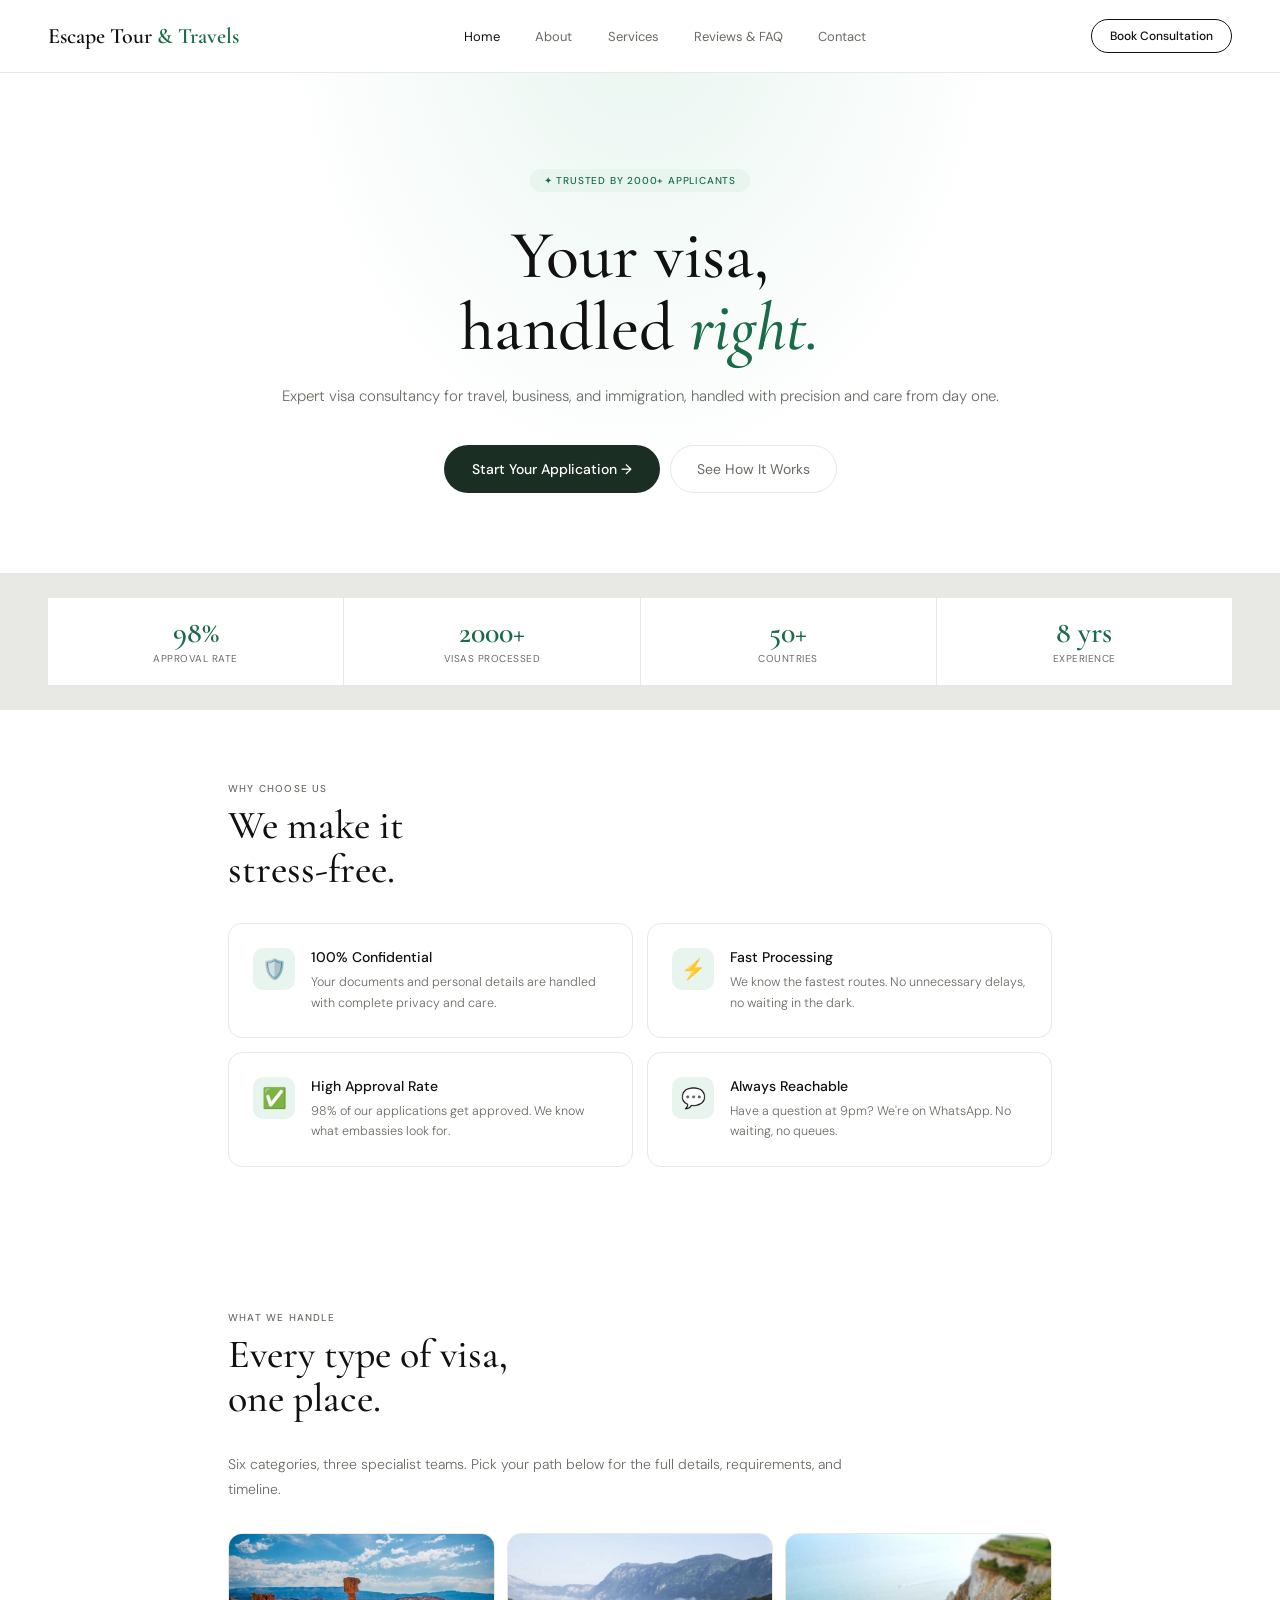
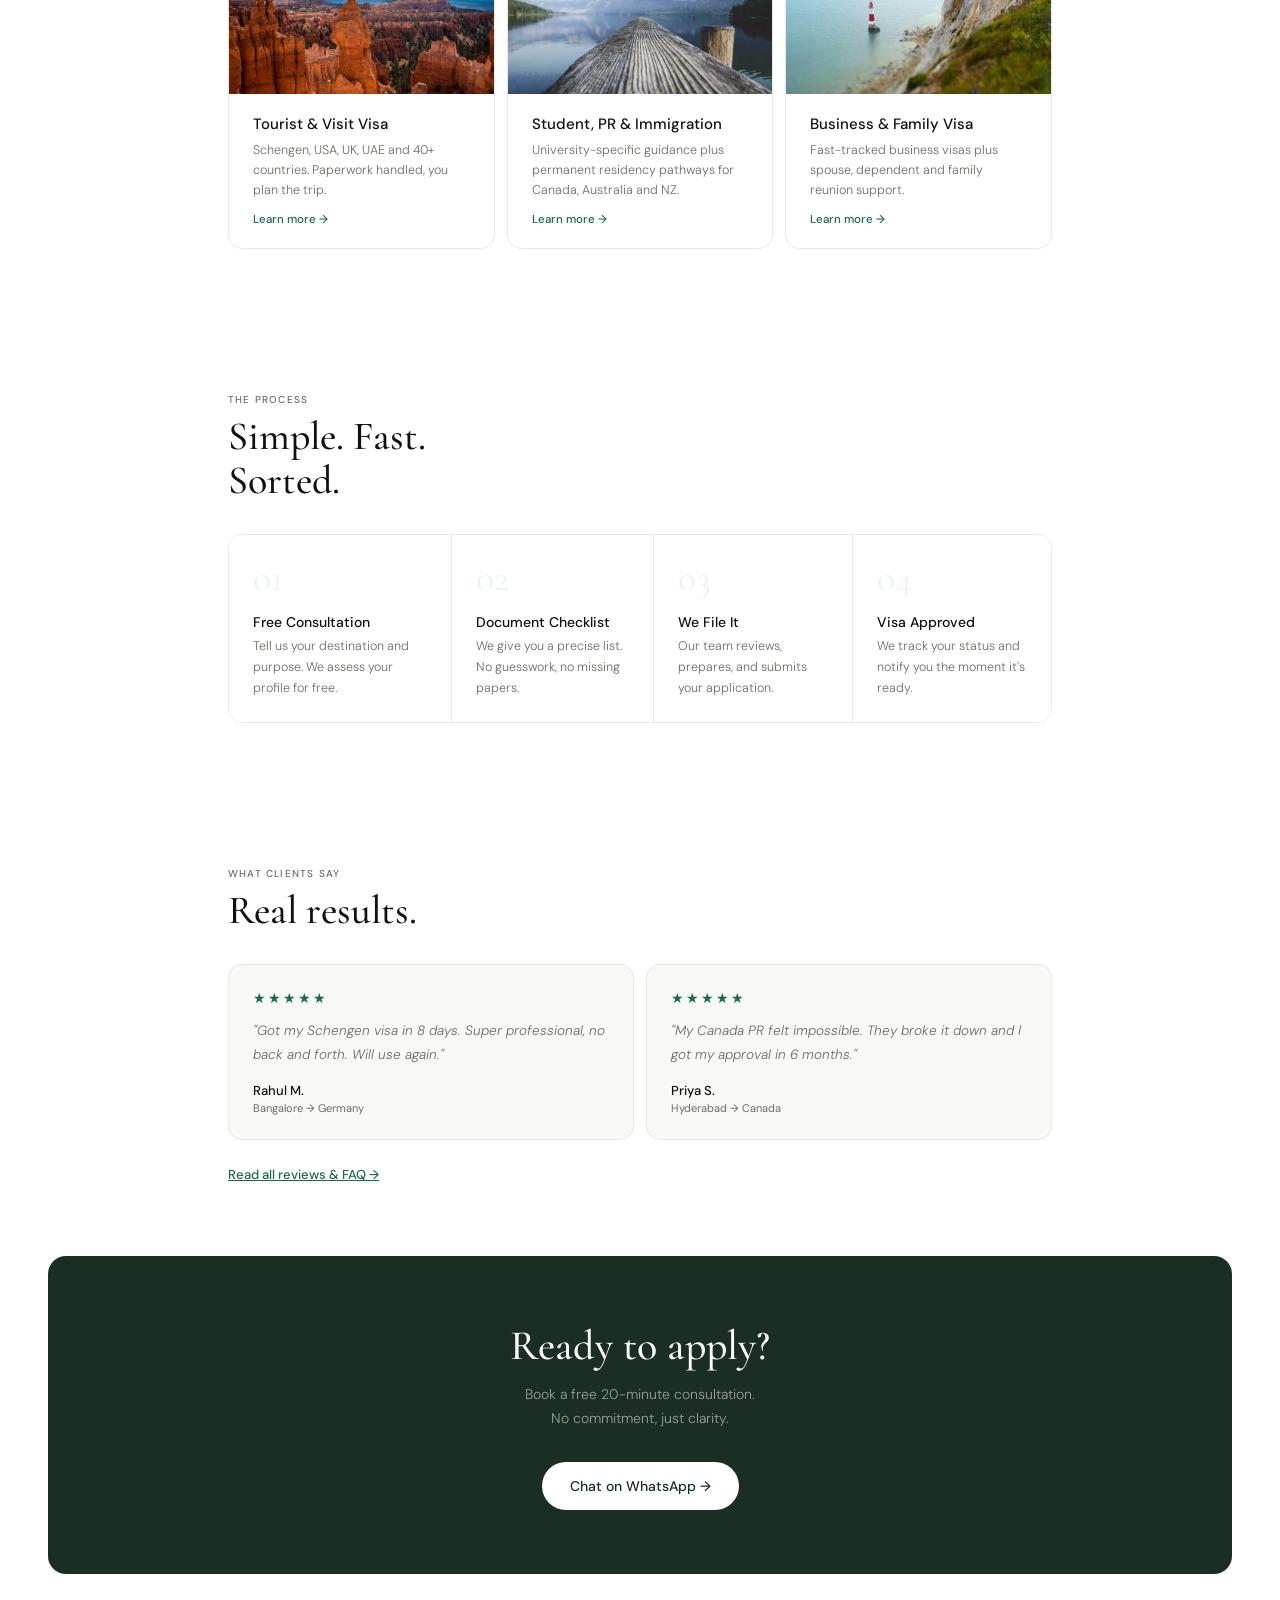
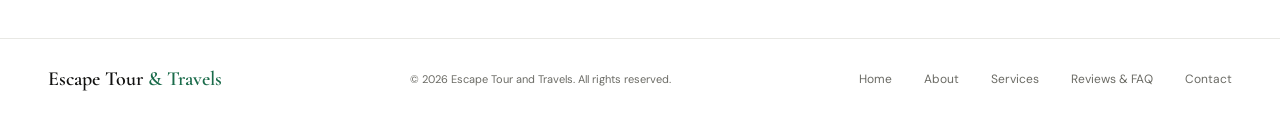
==== commit 9e9dcab1: "Fix desktop nav stuck visible on mobile; remove em dashes site-wide The desktop nav (.nav-links-desk" ====
--- a/index.html
+++ b/index.html
@@ -4,7 +4,7 @@
   <meta charset="UTF-8" />
   <meta name="viewport" content="width=device-width, initial-scale=1.0"/>
   <title>Escape Tour and Travels | Visa Consultancy for Tourist, Student, Business &amp; PR Visas</title>
-  <meta name="description" content="Expert visa consultancy trusted by 2000+ applicants with a 98% approval rate across 50+ countries. Tourist, student, business, PR and family visas — free consultation on WhatsApp.">
+  <meta name="description" content="Expert visa consultancy trusted by 2000+ applicants with a 98% approval rate across 50+ countries. Tourist, student, business, PR and family visas. Free consultation on WhatsApp.">
   <link rel="canonical" href="https://escapetour.in/index.html">
 
   <meta property="og:type" content="website">
@@ -37,7 +37,7 @@
 
   <nav>
     <a href="index.html" class="nav-logo">Escape Tour<span> &amp; Travels</span></a>
-    <ul class="nav-links-desktop" style="display:none">
+    <ul class="nav-links-desktop">
       <li><a href="index.html" class="active">Home</a></li>
       <li><a href="about.html">About</a></li>
       <li class="has-sub">
@@ -72,7 +72,7 @@
   <div class="hero">
     <div class="hero-badge">✦ Trusted by 2000+ applicants</div>
     <h1>Your visa,<br/>handled <em>right.</em></h1>
-    <p>Expert visa consultancy for travel, business, and immigration — handled with precision and care from day one.</p>
+    <p>Expert visa consultancy for travel, business, and immigration, handled with precision and care from day one.</p>
     <div class="hero-actions">
       <a href="https://wa.me/919916405012" target="_blank" class="btn-primary">Start Your Application →</a>
       <a href="#process" class="btn-ghost">See How It Works</a>
@@ -132,7 +132,7 @@
         <img src="assets/img/teaser-tourist.jpg" alt="Traveller with a passport and boarding pass, representing tourist and visit visa services" loading="lazy" width="700" height="450">
         <div class="teaser-card-body">
           <h3>Tourist &amp; Visit Visa</h3>
-          <p>Schengen, USA, UK, UAE and 40+ countries — paperwork handled, you plan the trip.</p>
+          <p>Schengen, USA, UK, UAE and 40+ countries. Paperwork handled, you plan the trip.</p>
           <span class="link-more">Learn more →</span>
         </div>
       </a>
--- a/assets/css/style.css
+++ b/assets/css/style.css
@@ -1,5 +1,5 @@
 /* ============================================================
-   Escape Tour and Travels — shared stylesheet
+   Escape Tour and Travels: shared stylesheet
    Used by every page. Single source of truth for nav, footer,
    typography, and the section patterns reused across pages.
    ============================================================ */
@@ -51,6 +51,13 @@
 }
 .nav-logo { font-family: 'Cormorant Garamond', serif; font-size: 22px; font-weight: 600; text-decoration: none; color: var(--text); }
 .nav-logo span { color: var(--green); }
+
+/* Hidden by default (mobile) as real CSS, not a one-time JS width
+   check with no resize listener -- that stuck the desktop nav visible
+   (raw, unstyled <ul><li><a>, since all its actual styling lives
+   inside the desktop media query below) any time the viewport changed
+   after page load instead of being read fresh on a real phone. */
+.nav-links-desktop, .nav-dropdown { display: none; }
 
 /* hamburger */
 .hamburger {
@@ -116,7 +123,7 @@
 /* ── PAGE HERO (inner pages) ── */
 .page-hero {
   position: relative;
-  padding: 4.5rem 1.25rem 3rem;
+  padding: 2.75rem 1.25rem 2.5rem;
   text-align: center;
   overflow: hidden;
   background: var(--green-dark);
@@ -255,7 +262,7 @@
 .service-info p { font-size: 12.5px; color: var(--text2); line-height: 1.65; font-weight: 300; }
 .service-info .link-more { font-size: 11.5px; color: var(--green); font-weight: 500; margin-top: 0.5rem; display: inline-block; }
 
-/* Service teaser cards on Home — link to the 3 dedicated pages */
+/* Service teaser cards on Home, link to the 3 dedicated pages */
 .teaser-grid { display: flex; flex-direction: column; gap: 12px; }
 .teaser-card {
   display: block; text-decoration: none; color: inherit;
@@ -369,7 +376,10 @@
 @media (min-width: 768px) {
   body { padding-bottom: 0; }
   nav { padding: 1.2rem 3rem; }
-  .nav-links-desktop { display: flex !important; gap: 2.2rem; font-size: 13px; color: var(--text2); list-style: none; align-items: center; }
+  .hamburger { display: none; }
+  .mobile-menu { display: none !important; }
+  .nav-cta { display: inline-flex; align-items: center; }
+  .nav-links-desktop { display: flex; gap: 2.2rem; font-size: 13px; color: var(--text2); list-style: none; align-items: center; }
   .nav-links-desktop a { text-decoration: none; color: inherit; }
   .nav-links-desktop a:hover, .nav-links-desktop a.active { color: var(--text); }
   .nav-links-desktop .has-sub { position: relative; }
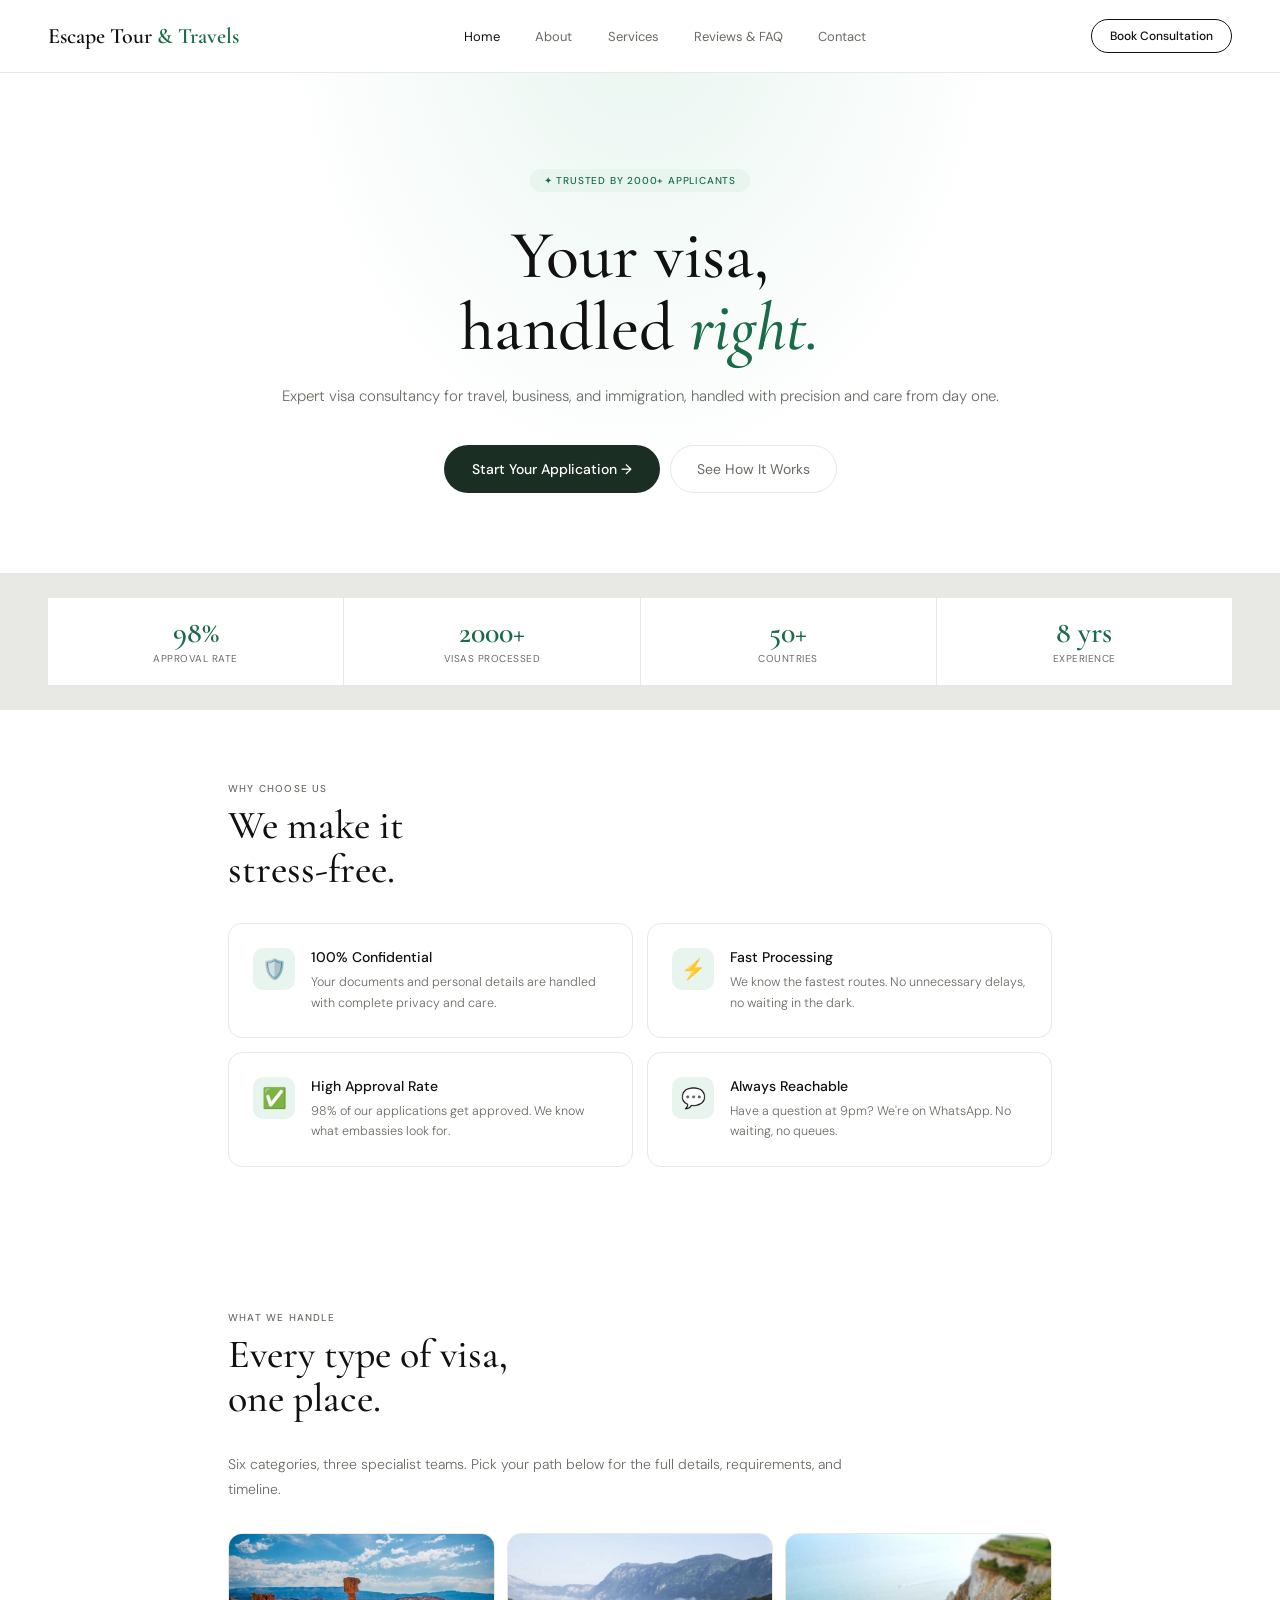
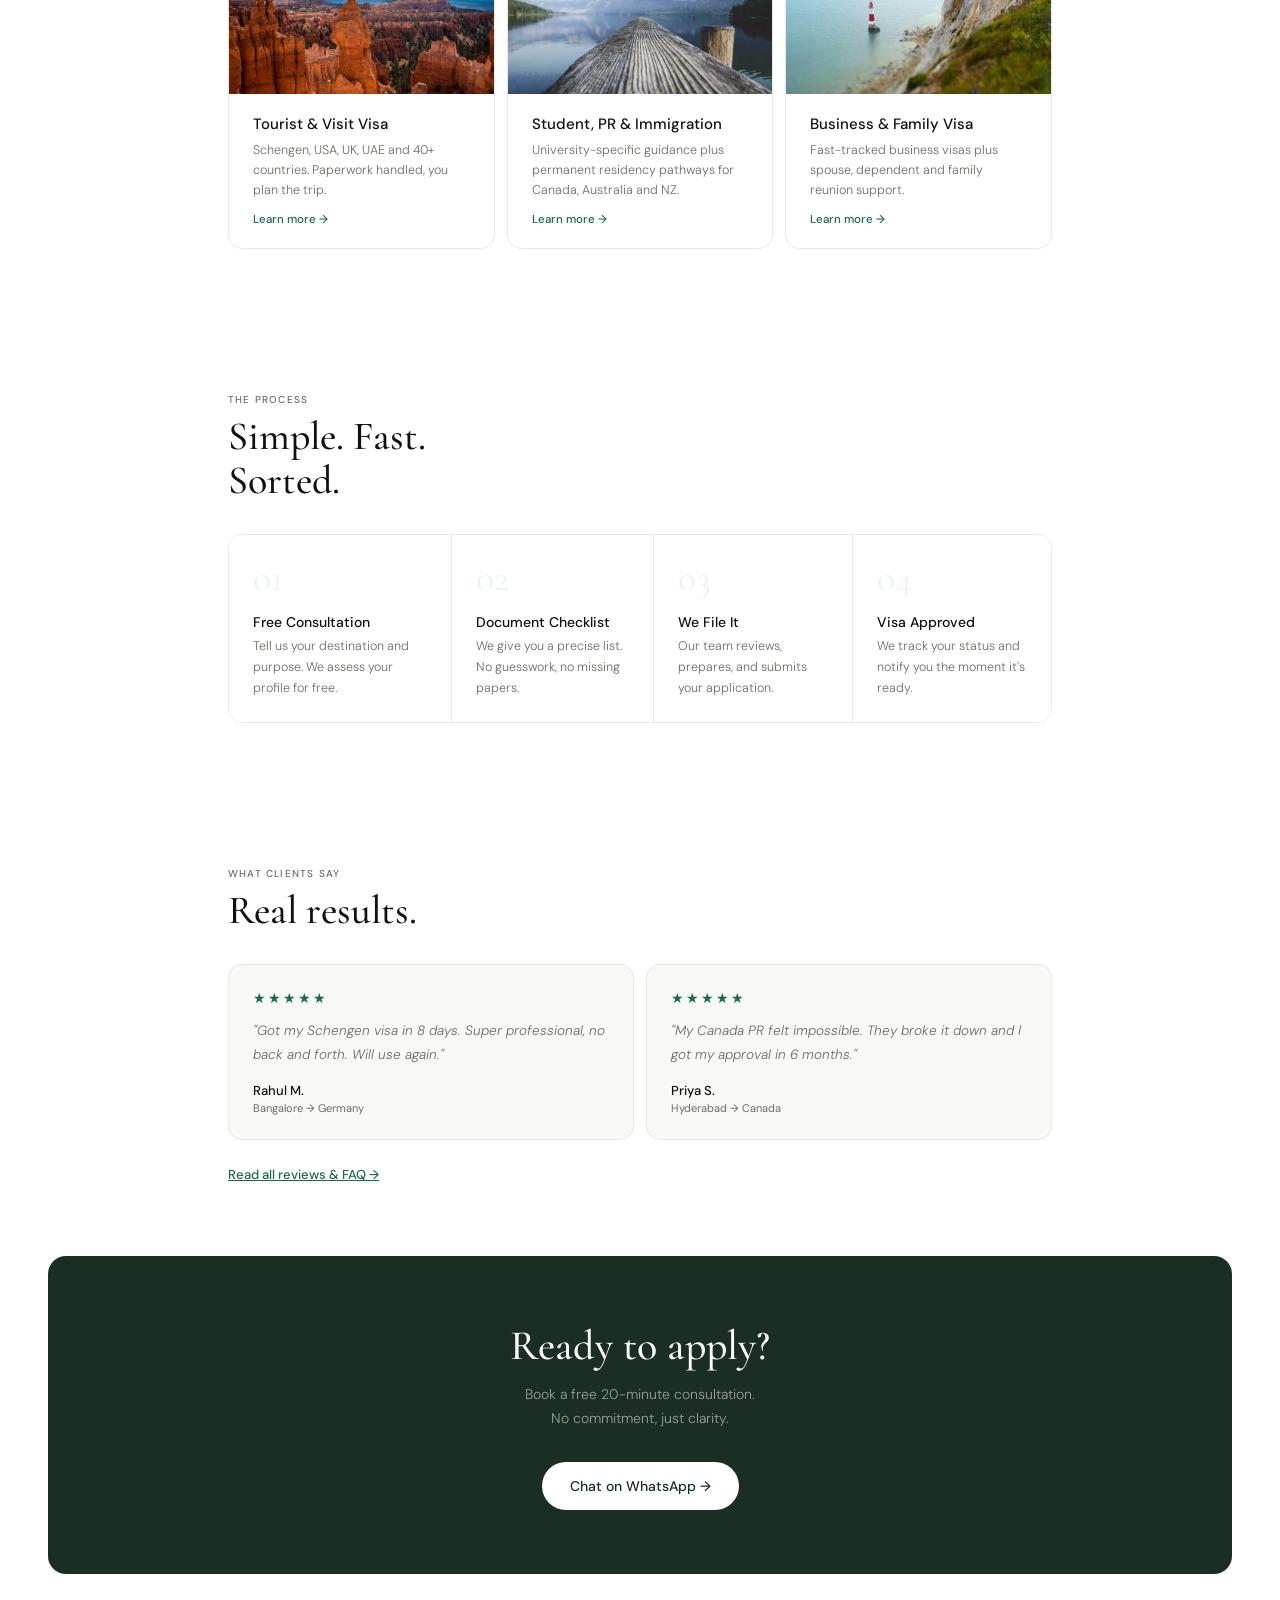
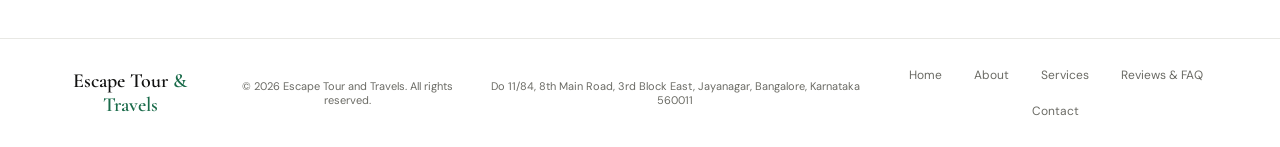
==== commit a2ca9d37: "Add favicon, real business address, and local SEO Favicon matches the site's green travel theme (pap" ====
--- a/index.html
+++ b/index.html
@@ -3,9 +3,12 @@
 <head>
   <meta charset="UTF-8" />
   <meta name="viewport" content="width=device-width, initial-scale=1.0"/>
+  <link rel="icon" type="image/svg+xml" href="assets/img/favicon.svg">
   <title>Escape Tour and Travels | Visa Consultancy for Tourist, Student, Business &amp; PR Visas</title>
   <meta name="description" content="Expert visa consultancy trusted by 2000+ applicants with a 98% approval rate across 50+ countries. Tourist, student, business, PR and family visas. Free consultation on WhatsApp.">
   <link rel="canonical" href="https://escapetour.in/index.html">
+  <meta name="geo.region" content="IN-KA">
+  <meta name="geo.placename" content="Jayanagar, Bangalore">
 
   <meta property="og:type" content="website">
   <meta property="og:title" content="Escape Tour and Travels | Visa Consultancy">
@@ -29,6 +32,15 @@
     "telephone": "+91-9916405012",
     "email": "info@escapetour.in",
     "url": "https://escapetour.in/",
+    "address": {
+      "@type": "PostalAddress",
+      "streetAddress": "Do 11/84, 8th Main Road, 3rd Block East, Jayanagar",
+      "addressLocality": "Bangalore",
+      "addressRegion": "Karnataka",
+      "postalCode": "560011",
+      "addressCountry": "IN"
+    },
+    "hasMap": "https://www.google.com/maps/search/?api=1&query=Do+11%2F84+8th+Main+Road+3rd+Block+East+Jayanagar+Bangalore+Karnataka+560011",
     "sameAs": []
   }
   </script>
@@ -222,6 +234,7 @@
   <footer>
     <div class="footer-logo">Escape Tour<span> &amp; Travels</span></div>
     <div class="footer-copy">© 2026 Escape Tour and Travels. All rights reserved.</div>
+    <div class="footer-address"><a href="https://www.google.com/maps/search/?api=1&query=Do+11%2F84+8th+Main+Road+3rd+Block+East+Jayanagar+Bangalore+Karnataka+560011" target="_blank">Do 11/84, 8th Main Road, 3rd Block East, Jayanagar, Bangalore, Karnataka 560011</a></div>
     <div class="footer-links">
       <a href="index.html">Home</a>
       <a href="about.html">About</a>
--- a/assets/css/style.css
+++ b/assets/css/style.css
@@ -351,6 +351,9 @@
 .footer-logo { font-family: 'Cormorant Garamond', serif; font-size: 20px; font-weight: 600; }
 .footer-logo span { color: var(--green); }
 .footer-copy { font-size: 11px; color: var(--text2); }
+.footer-address { font-size: 11px; color: var(--text2); }
+.footer-address a { text-decoration: none; color: inherit; }
+.footer-address a:hover { color: var(--green); }
 .footer-links { display: flex; justify-content: center; flex-wrap: wrap; gap: 1.25rem 2rem; font-size: 12px; color: var(--text2); }
 .footer-links a { text-decoration: none; color: inherit; }
 .footer-links a:hover { color: var(--green); }
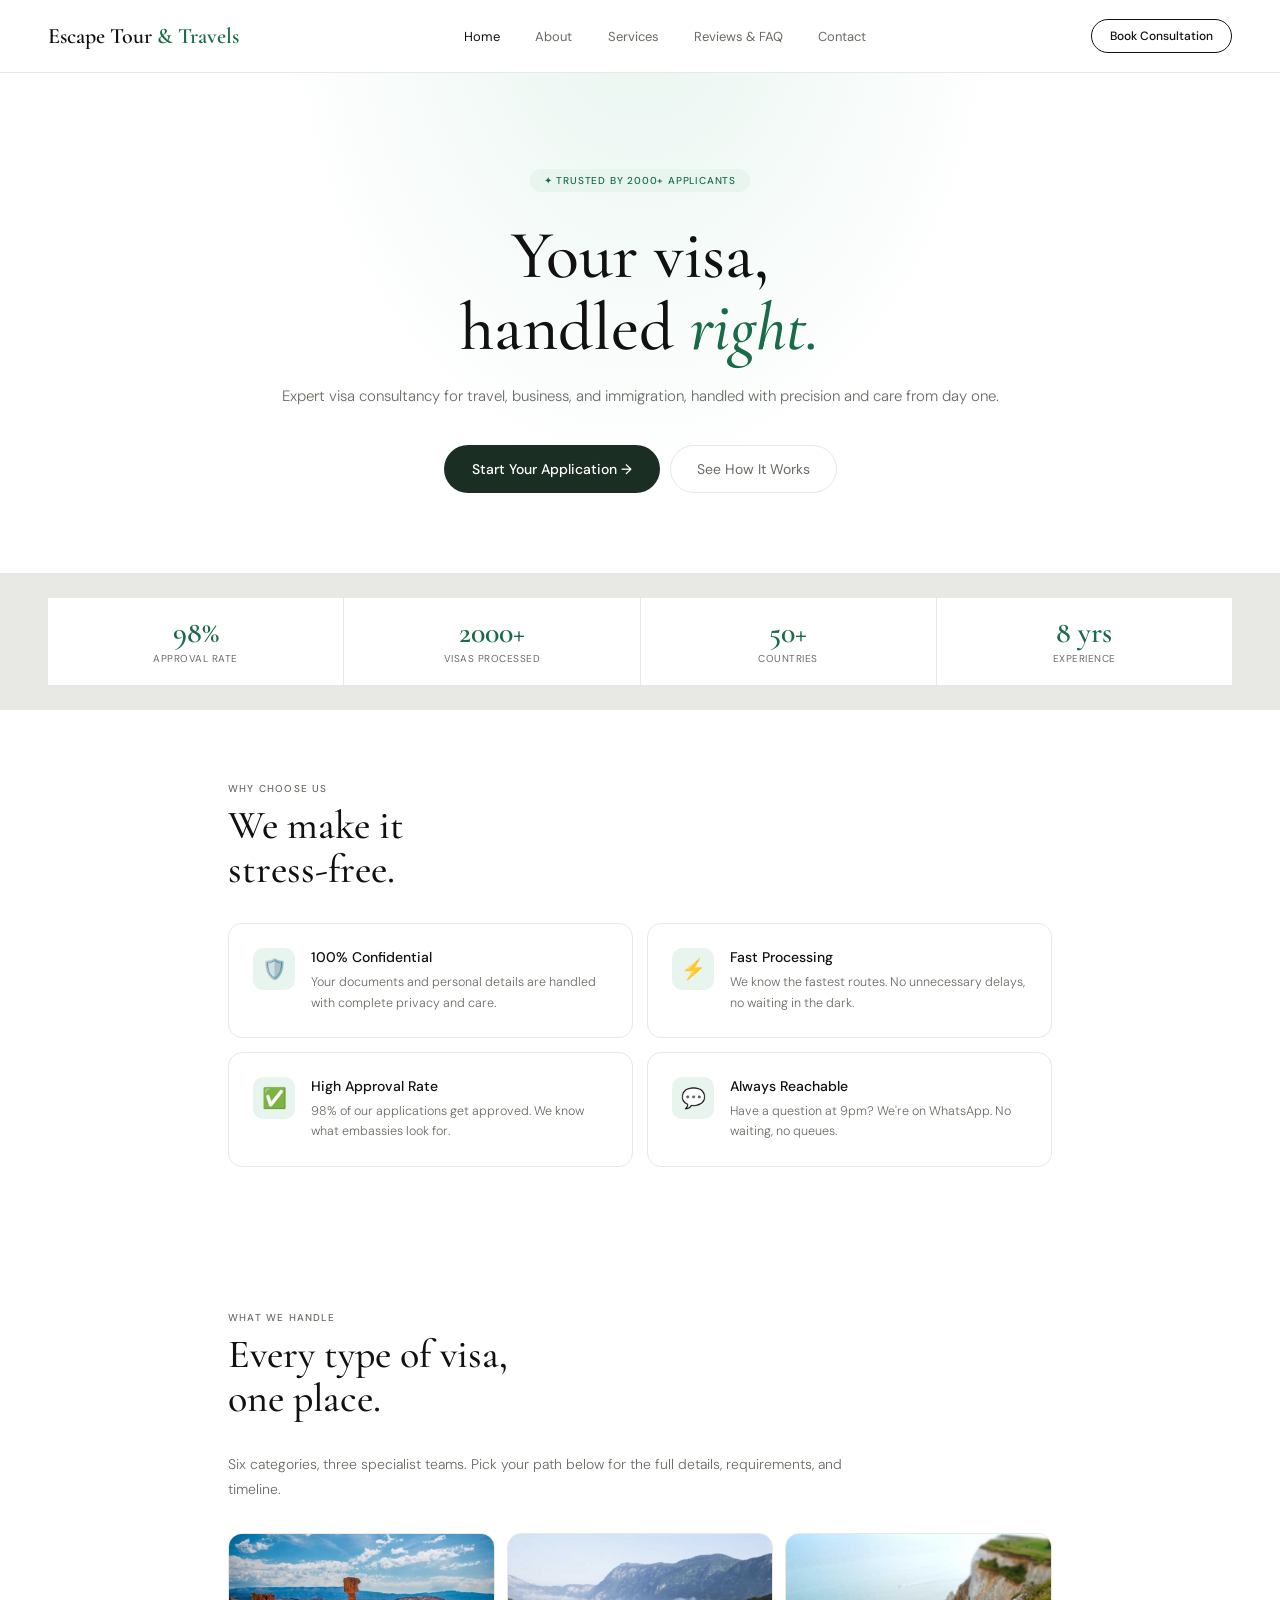
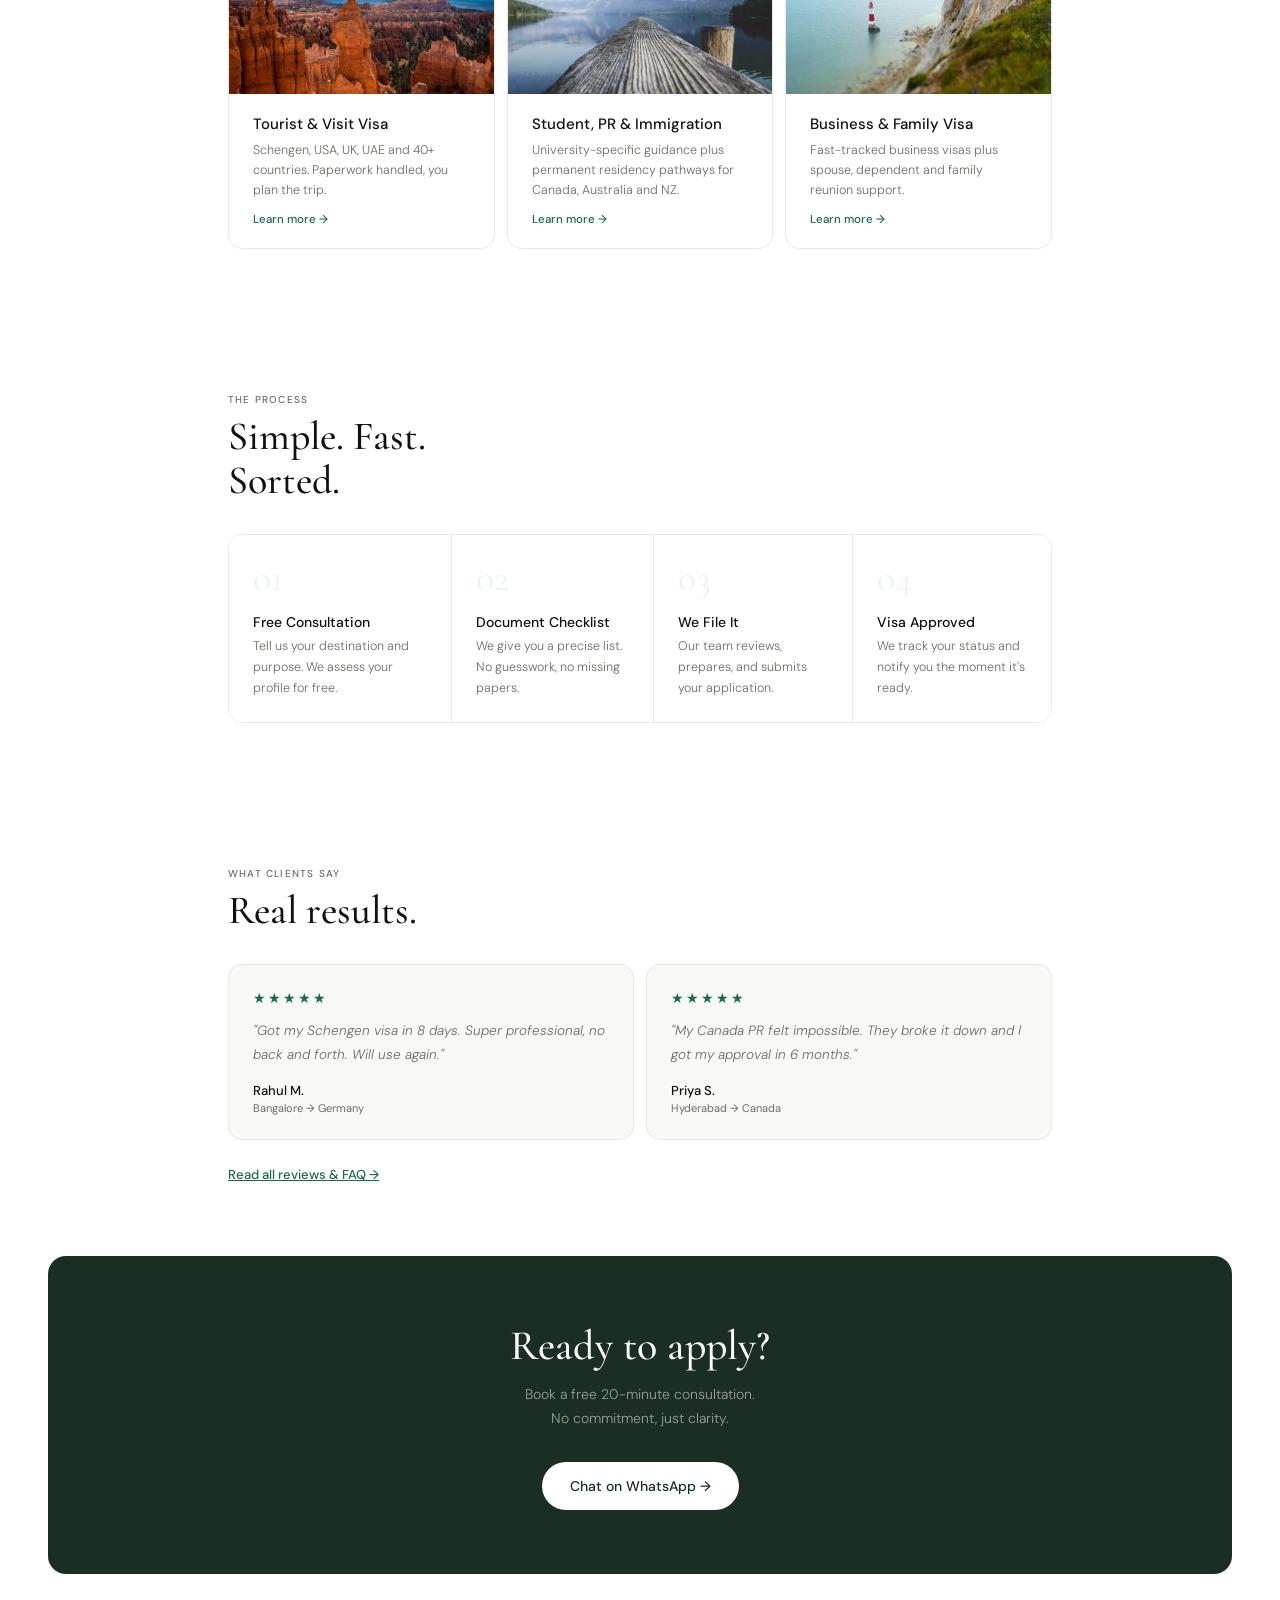
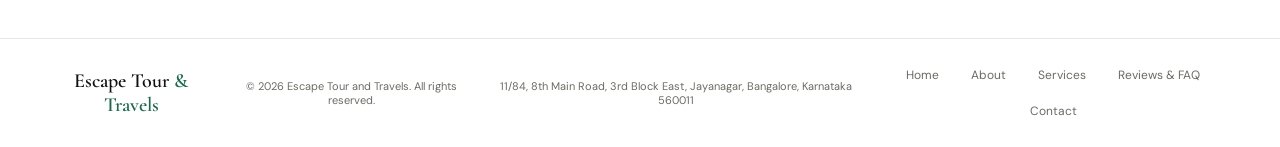
==== commit b12311e0: "Remove stray 'Do' prefix from street address (was not part of the real address)" ====
--- a/index.html
+++ b/index.html
@@ -34,13 +34,13 @@
     "url": "https://escapetour.in/",
     "address": {
       "@type": "PostalAddress",
-      "streetAddress": "Do 11/84, 8th Main Road, 3rd Block East, Jayanagar",
+      "streetAddress": "11/84, 8th Main Road, 3rd Block East, Jayanagar",
       "addressLocality": "Bangalore",
       "addressRegion": "Karnataka",
       "postalCode": "560011",
       "addressCountry": "IN"
     },
-    "hasMap": "https://www.google.com/maps/search/?api=1&query=Do+11%2F84+8th+Main+Road+3rd+Block+East+Jayanagar+Bangalore+Karnataka+560011",
+    "hasMap": "https://www.google.com/maps/search/?api=1&query=11%2F84+8th+Main+Road+3rd+Block+East+Jayanagar+Bangalore+Karnataka+560011",
     "sameAs": []
   }
   </script>
@@ -234,7 +234,7 @@
   <footer>
     <div class="footer-logo">Escape Tour<span> &amp; Travels</span></div>
     <div class="footer-copy">© 2026 Escape Tour and Travels. All rights reserved.</div>
-    <div class="footer-address"><a href="https://www.google.com/maps/search/?api=1&query=Do+11%2F84+8th+Main+Road+3rd+Block+East+Jayanagar+Bangalore+Karnataka+560011" target="_blank">Do 11/84, 8th Main Road, 3rd Block East, Jayanagar, Bangalore, Karnataka 560011</a></div>
+    <div class="footer-address"><a href="https://www.google.com/maps/search/?api=1&query=11%2F84+8th+Main+Road+3rd+Block+East+Jayanagar+Bangalore+Karnataka+560011" target="_blank">11/84, 8th Main Road, 3rd Block East, Jayanagar, Bangalore, Karnataka 560011</a></div>
     <div class="footer-links">
       <a href="index.html">Home</a>
       <a href="about.html">About</a>
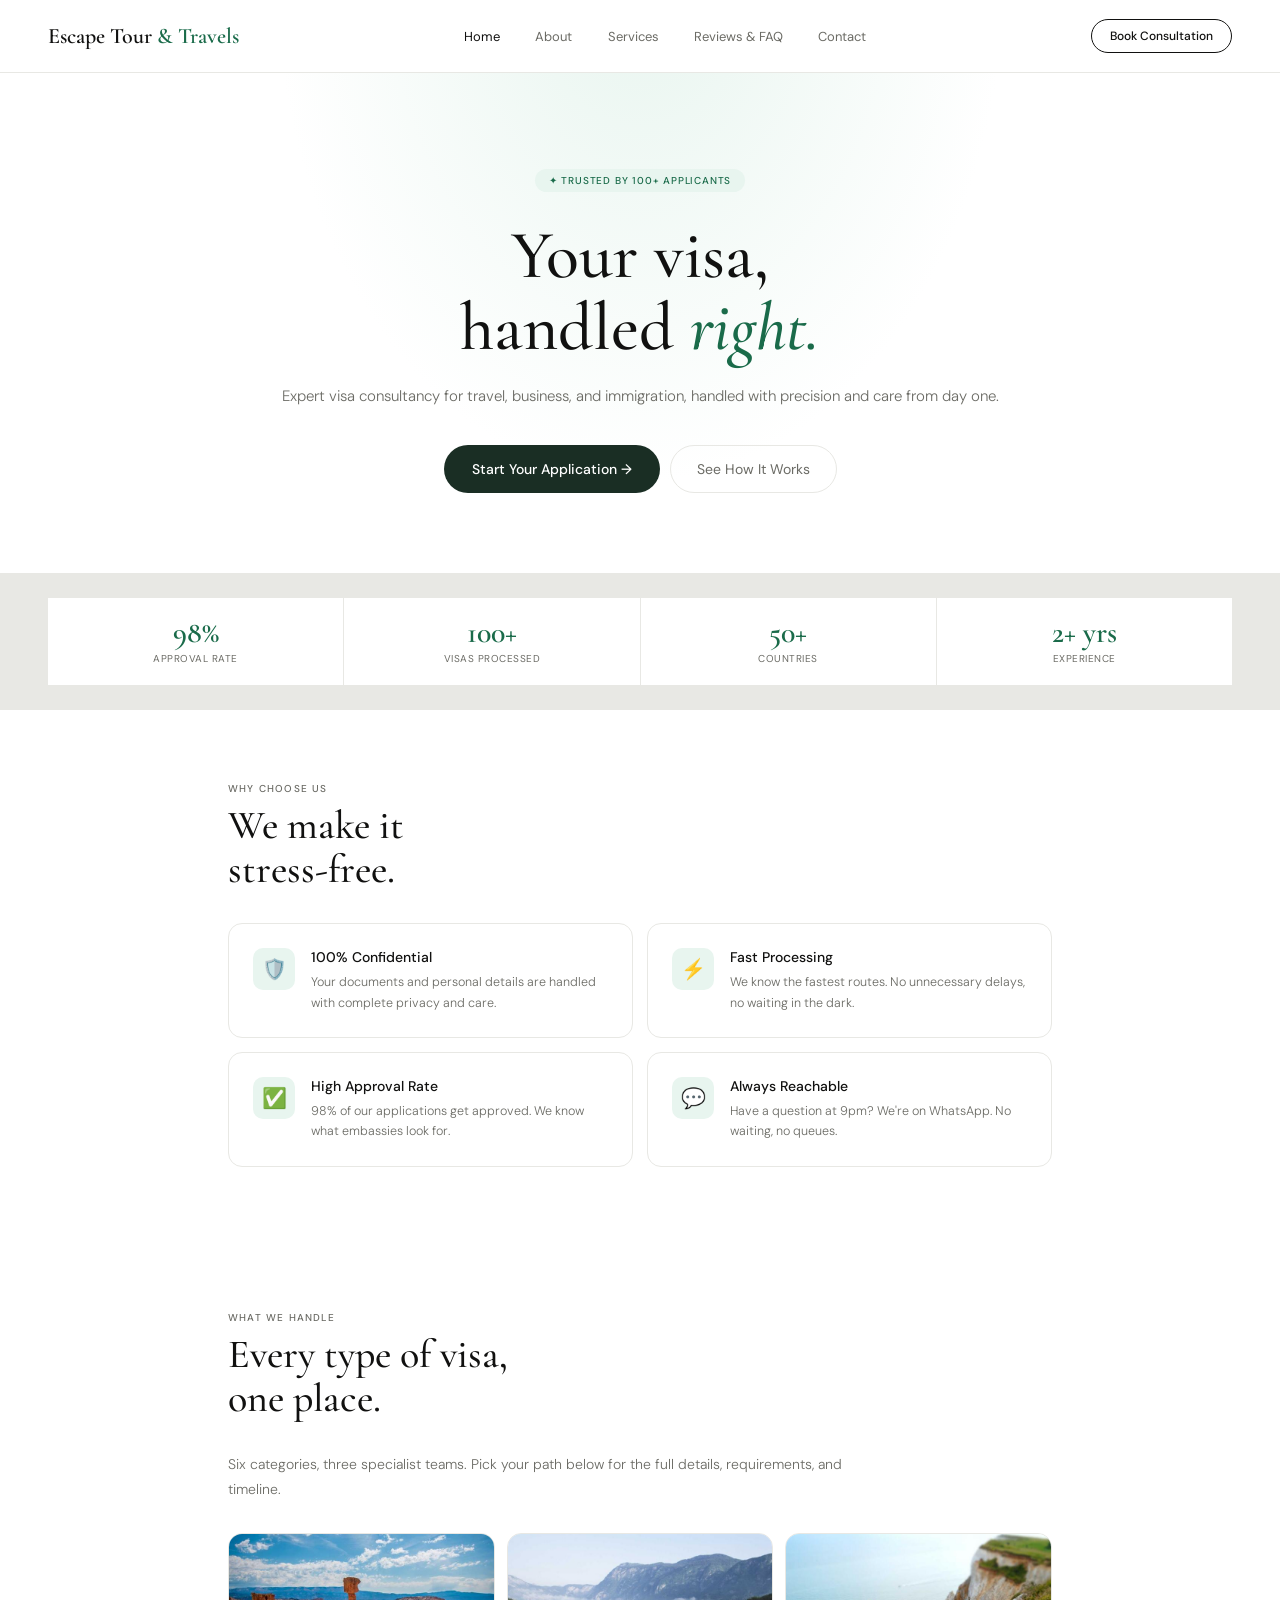
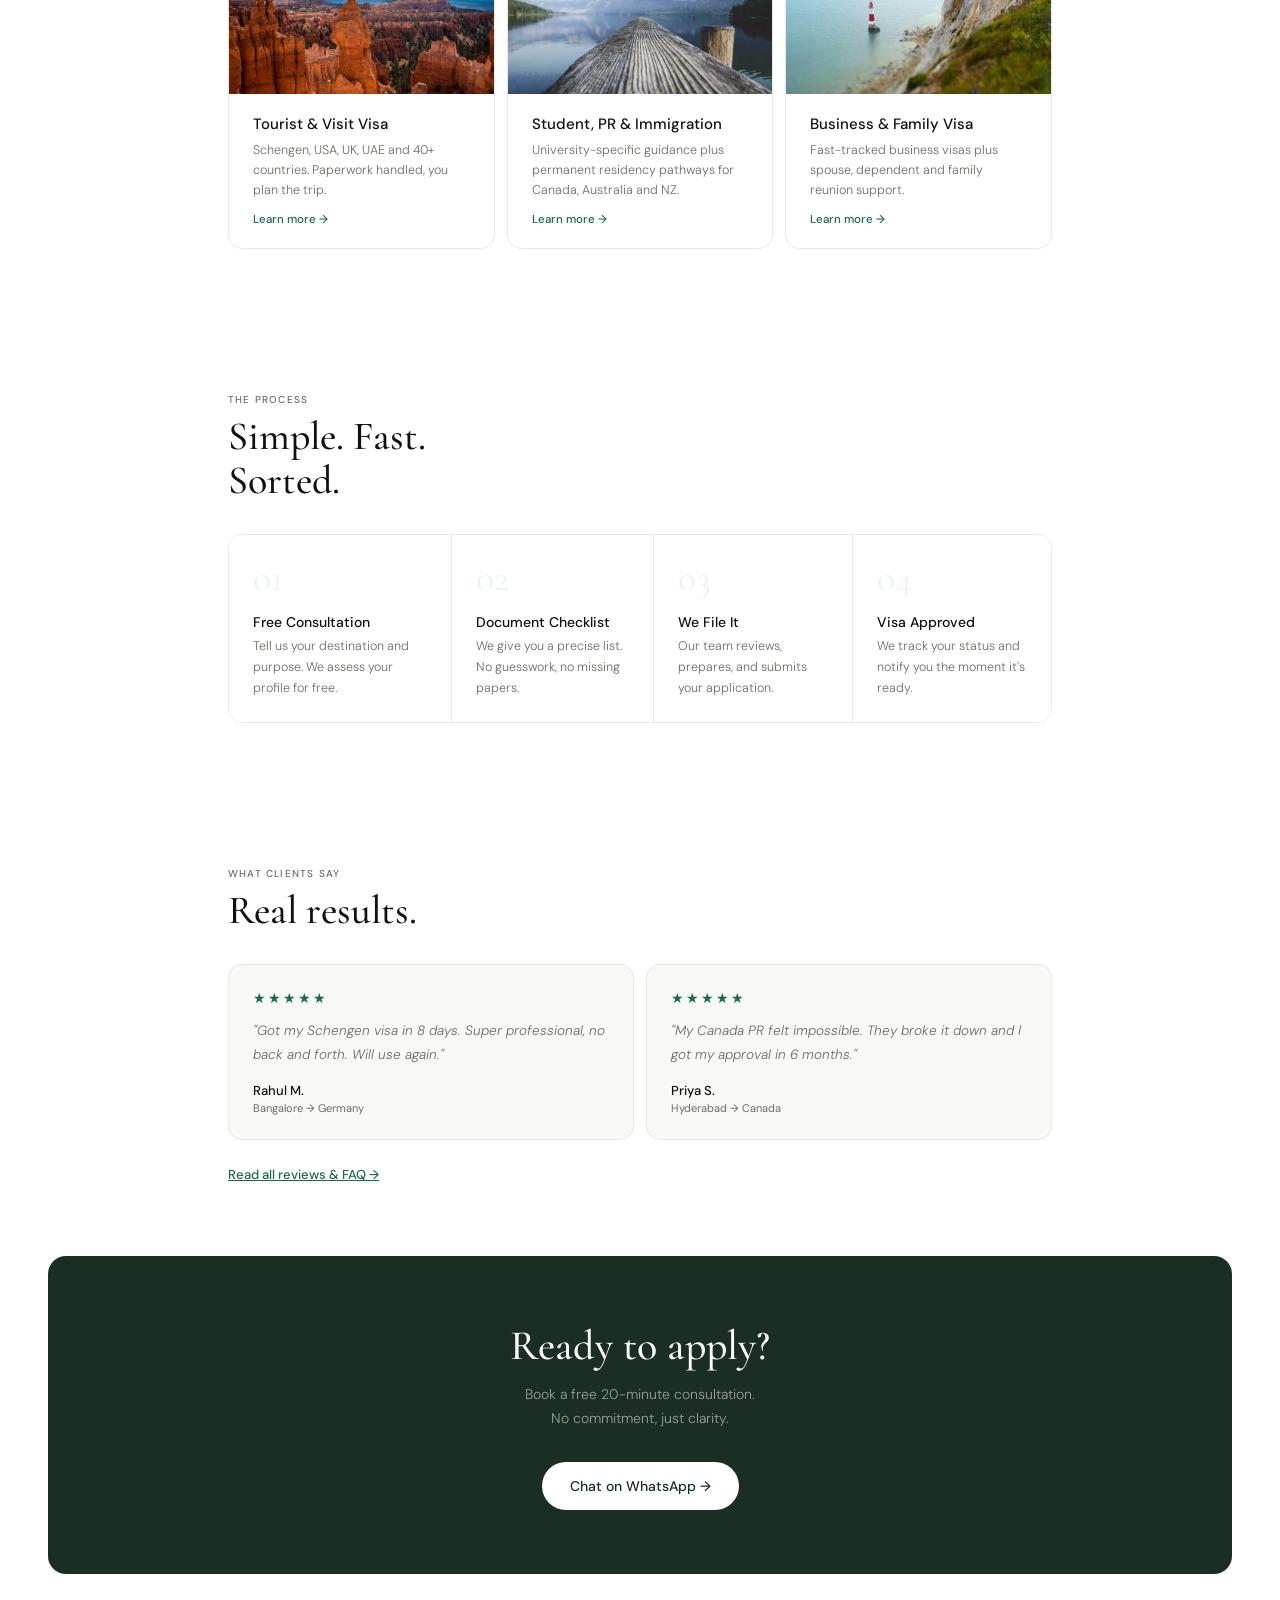
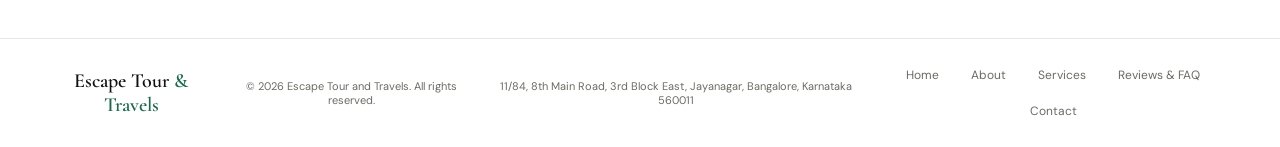
==== commit abc08d64: "Replace inflated stats with real numbers 2000+ applicants/visas processed becomes 100+, and 8 years " ====
--- a/index.html
+++ b/index.html
@@ -5,19 +5,19 @@
   <meta name="viewport" content="width=device-width, initial-scale=1.0"/>
   <link rel="icon" type="image/svg+xml" href="assets/img/favicon.svg">
   <title>Escape Tour and Travels | Visa Consultancy for Tourist, Student, Business &amp; PR Visas</title>
-  <meta name="description" content="Expert visa consultancy trusted by 2000+ applicants with a 98% approval rate across 50+ countries. Tourist, student, business, PR and family visas. Free consultation on WhatsApp.">
+  <meta name="description" content="Expert visa consultancy trusted by 100+ applicants with a 98% approval rate across 50+ countries. Tourist, student, business, PR and family visas. Free consultation on WhatsApp.">
   <link rel="canonical" href="https://escapetour.in/index.html">
   <meta name="geo.region" content="IN-KA">
   <meta name="geo.placename" content="Jayanagar, Bangalore">
 
   <meta property="og:type" content="website">
   <meta property="og:title" content="Escape Tour and Travels | Visa Consultancy">
-  <meta property="og:description" content="Expert visa consultancy trusted by 2000+ applicants with a 98% approval rate across 50+ countries.">
+  <meta property="og:description" content="Expert visa consultancy trusted by 100+ applicants with a 98% approval rate across 50+ countries.">
   <meta property="og:image" content="https://escapetour.in/assets/img/home-hero.jpg">
   <meta property="og:url" content="https://escapetour.in/index.html">
   <meta name="twitter:card" content="summary_large_image">
   <meta name="twitter:title" content="Escape Tour and Travels | Visa Consultancy">
-  <meta name="twitter:description" content="Expert visa consultancy trusted by 2000+ applicants with a 98% approval rate across 50+ countries.">
+  <meta name="twitter:description" content="Expert visa consultancy trusted by 100+ applicants with a 98% approval rate across 50+ countries.">
   <meta name="twitter:image" content="https://escapetour.in/assets/img/home-hero.jpg">
 
   <link href="https://fonts.googleapis.com/css2?family=Cormorant+Garamond:ital,wght@0,400;0,500;0,600;1,400;1,500&family=DM+Sans:wght@300;400;500&display=swap" rel="stylesheet"/>
@@ -78,11 +78,11 @@
     <a href="reviews-faq.html" onclick="closeMenu()">Reviews &amp; FAQ</a>
     <a href="contact.html" onclick="closeMenu()">Contact</a>
     <a href="https://wa.me/919916405012" target="_blank" class="mobile-menu-cta" onclick="closeMenu()">Book Free Consultation →</a>
-    <div class="mobile-menu-badge">✦ Trusted by 2000+ applicants</div>
+    <div class="mobile-menu-badge">✦ Trusted by 100+ applicants</div>
   </div>
 
   <div class="hero">
-    <div class="hero-badge">✦ Trusted by 2000+ applicants</div>
+    <div class="hero-badge">✦ Trusted by 100+ applicants</div>
     <h1>Your visa,<br/>handled <em>right.</em></h1>
     <p>Expert visa consultancy for travel, business, and immigration, handled with precision and care from day one.</p>
     <div class="hero-actions">
@@ -93,9 +93,9 @@
 
   <div class="trust-bar fade-up">
     <div class="trust-item"><div class="num">98%</div><div class="lbl">Approval Rate</div></div>
-    <div class="trust-item"><div class="num">2000+</div><div class="lbl">Visas Processed</div></div>
+    <div class="trust-item"><div class="num">100+</div><div class="lbl">Visas Processed</div></div>
     <div class="trust-item"><div class="num">50+</div><div class="lbl">Countries</div></div>
-    <div class="trust-item"><div class="num">8 yrs</div><div class="lbl">Experience</div></div>
+    <div class="trust-item"><div class="num">2+ yrs</div><div class="lbl">Experience</div></div>
   </div>
 
   <!-- WHY US -->
